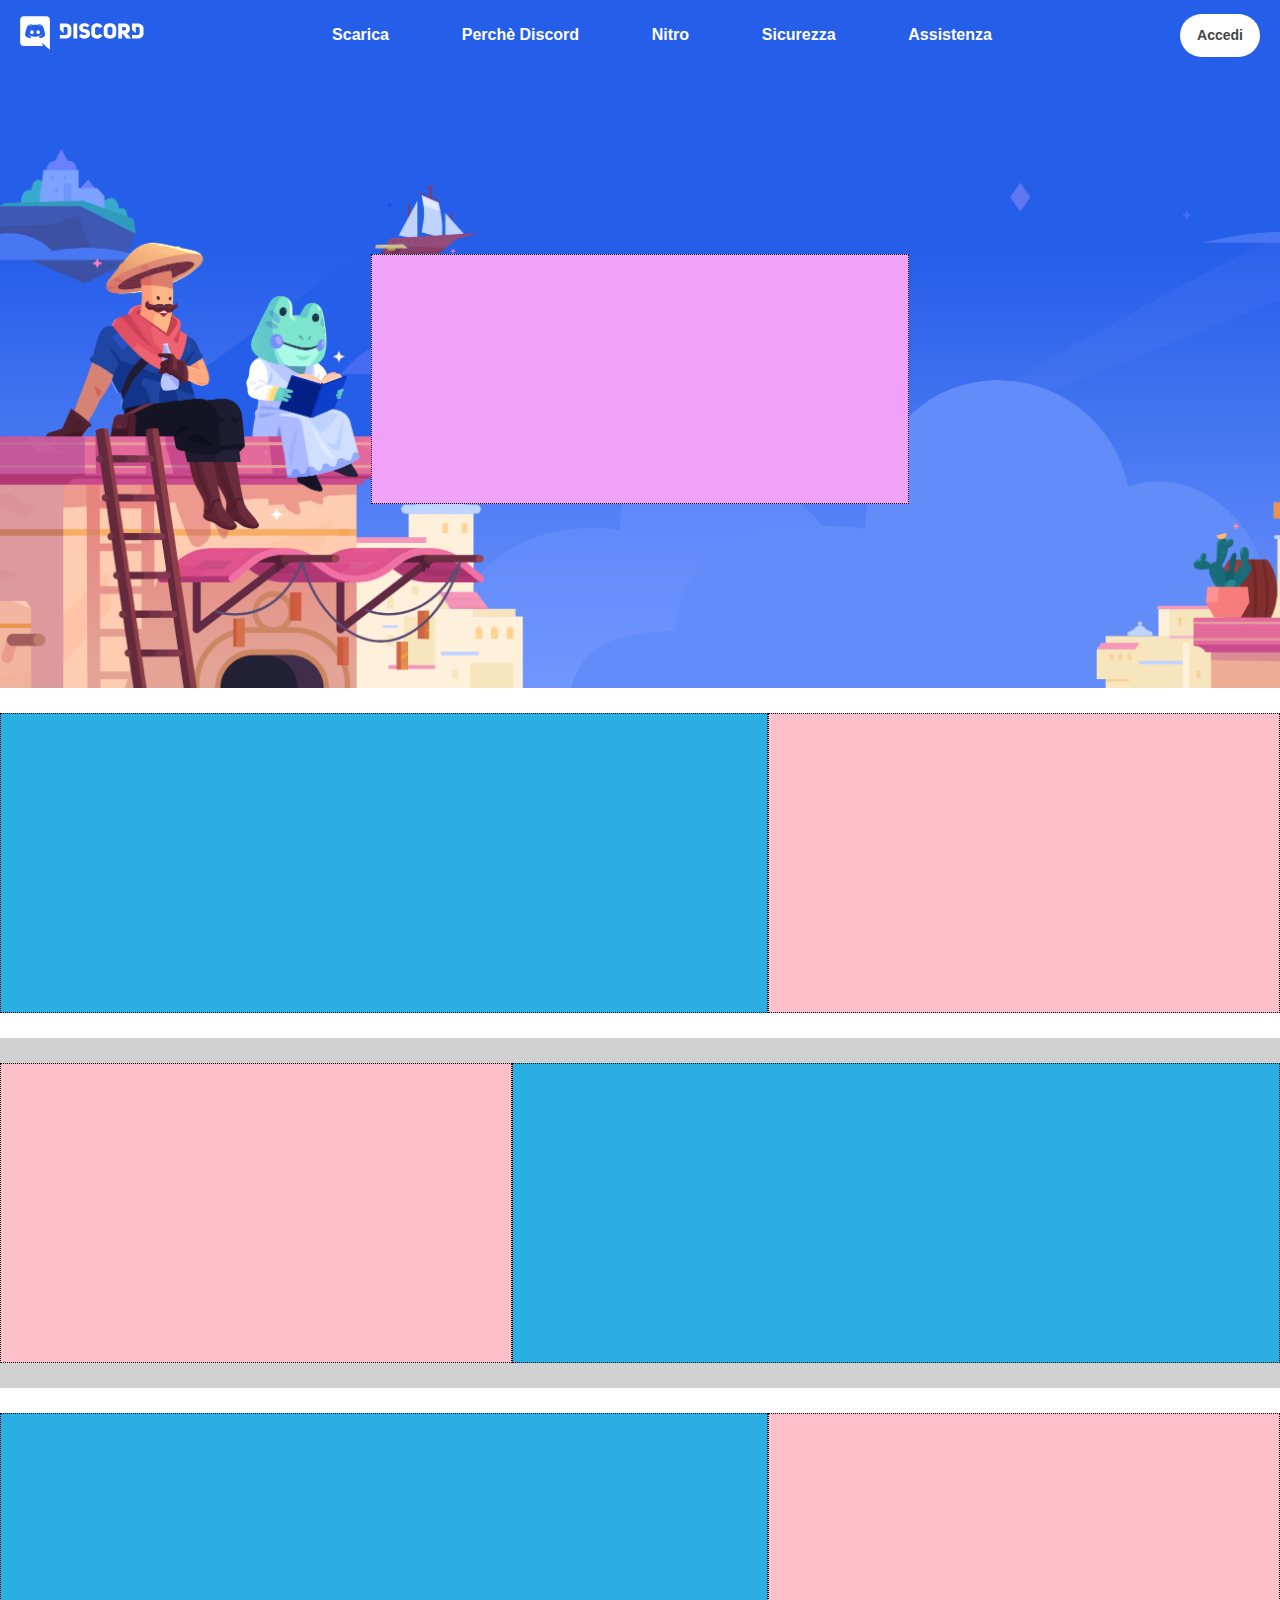
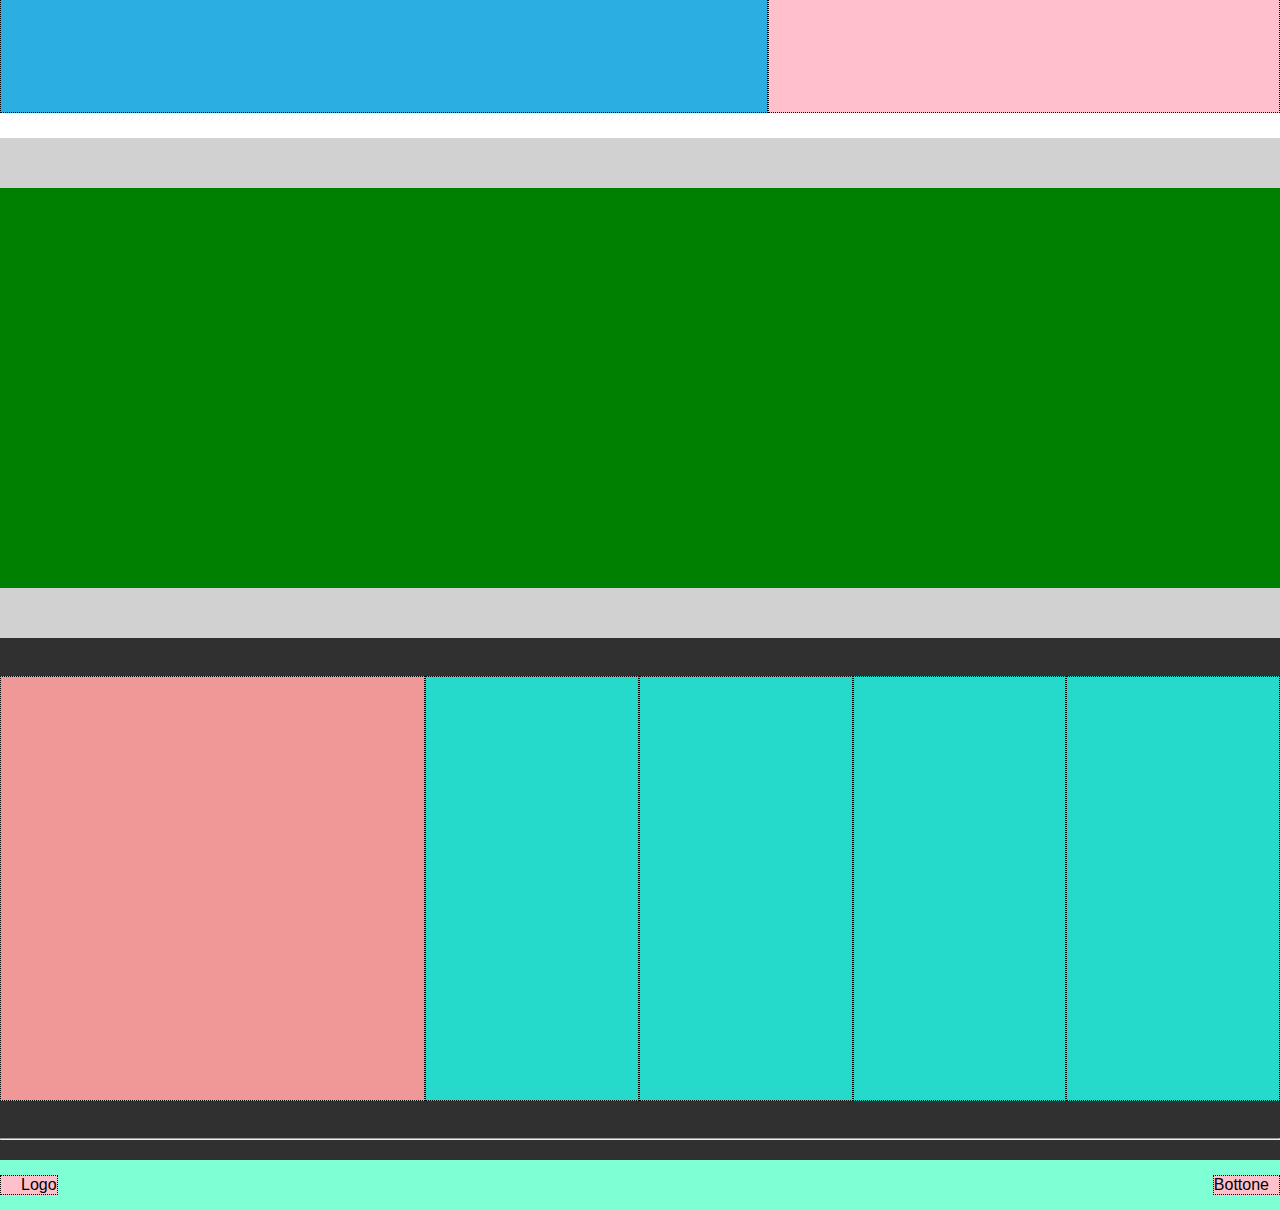
==== index.html @ ffe1e6eb "add_nav" ====
<!DOCTYPE html>
<html lang="en">
  <head>
    <meta charset="UTF-8" />
    <meta http-equiv="X-UA-Compatible" content="IE=edge" />
    <meta name="viewport" content="width=device-width, initial-scale=1.0" />
    <link rel="stylesheet" href="css/style.css" />
    <link href="https://fonts.cdnfonts.com/css/whitney-2" rel="stylesheet">
    <title>Struttura Discord</title>
  </head>
  <body>
    <div class="main-container">

      <nav>
        <div class="contenitoreNav contenitoreRiferimento">
          <!-- <div class="contenitoreNav"> -->

            <div class="logo"><img src="img/logo.svg" alt=""></div>
            <div class="menu">
              <ul>
                <li><a href="#">Scarica</a></li>
                <li><a href="#">Perchè Discord</a></li>
                <li><a href="#">Nitro</a></li>
                <li><a href="#">Sicurezza</a></li>
                <li><a href="#">Assistenza</a></li>
              </ul>
            </div>
            <div class="login"><button class="btn-nav btnOne" type="button">Accedi</button></div>
        </div>
      </nav>

        <!-- Inizio header -->
        <header>
          <div class="bigHeader">
            <div class="minHeader contenitoreRiferimento"></div>
          </div>
        </header>
        <!-- Fine header -->

        <!-- Inizio main -->
        <main>
          <!-- Inizio sezione Uno -->
          <section class="sezione-uno display-flex">
            <div class="sezione-container contenitoreRiferimento">
              <div class="sezione_immagine"></div>
              <div class="sezione_testo"></div>
            </div>
          </section>
          <!-- Fine sezione Uno -->

          <!-- Inizio sezione Due -->
          <section class="sezione-due display-flex">
            <div class="sezione-container contenitoreRiferimento">
              <div class="sezione_testo"></div>
              <div class="sezione_immagine"></div>
            </div>
          </section>
          <!-- Fine sezione Due -->

          <!-- Inizio sezione Tre -->
          <section class="sezione-tre display-flex">
            <div class="sezione-container contenitoreRiferimento">
              <div class="sezione_immagine"></div>
              <div class="sezione_testo"></div>
            </div>
          </section>
          <!-- Fine sezione Tre -->

          <!-- Inizio sezione Quattro -->
          <section class="sezione-quattro display-flex">
            <div class="sezione-container contenitoreRiferimento">
              <div class="sezioneQuattro_contenuto"></div>
            </div>
          </section>
          <!-- Fine sezione Quattro -->

        </main>
        <!-- Fine main -->

        <!-- Inizio Footer -->
        <footer>
          <section class="footer display-flex">
            <div class="sezione-container contenitoreRiferimento">
              <div class="footer-uno box"></div>
              <div class="footer-due box"></div>
              <div class="footer-tre box"></div>
              <div class="footer-quattro box"></div>
              <div class="footer-cinque box"></div>
            </div>
          </section>

          <hr>

          <section class="footer-logo">
            <div class="sezione-container-footer contenitoreRiferimento">
              <div class="contenuto-footer-logo">
                <div class="logo-footer">Logo</div>
                <div class="bottone-footer">Bottone</div>
              </div>
            </div>
          </section>
        </footer>
        <!-- Fine Footer -->
      </div>
    </div>
  </body>
</html>
---- css/style.css ----
/* RESET */
* {
  padding: 0;
  margin: 0;
  box-sizing: border-box;
}

body {
  font-family: "Whitney", sans-serif;
  font-family: "Whitney Semibold", sans-serif;
  font-family: "Whitney Book", sans-serif;
  font-family: "Whitney Light", sans-serif;
}

.contenitoreRiferimento {
  max-width: 1351px;
  margin: 0 auto;
}

/* NAV */
nav {
  height: 70px;
  background-color: #255ee9;
  display: flex;
  justify-content: center;
  align-items: center;
}

.contenitoreNav {
  width: 100%;
  display: flex;
  justify-content: space-between;
  align-items: center;
}

.logo {
  padding-left: 20px;
  flex-grow: 1;
}

.menu {
  flex-grow: 2;
}

ul {
  display: flex;
  justify-content: space-around;
  align-items: center;
}

ul li:not(:last-child) {
  margin-right: 10px;
}

ul li {
  list-style: none;
}

ul li a {
  color: #fff;
  font-weight: bold;
  text-decoration: none;
}

.login {
  padding-right: 20px;
  text-align: right;
  flex-grow: 1;
}

.btnOne {
  width: 80px;
  height: 43px;
  border-radius: 50px;
  border: none;
  font-weight: bold;
  font-size: 14px;
}

/* STILI BOTTONI */

.btn-nav {
  background-color: #fff;
  color: #464646;
}

/* HEADER */
.bigHeader {
  background-image: url(../img/jumbo.png);
  background-size: cover;
  display: flex;
  justify-content: center;
  align-items: center;
  width: 100%;
  height: 618px;
}

.minHeader {
  min-width: 42%;
  min-height: 250px;
  background-color: rgb(239, 162, 247);
  border: 1px dotted #000;
}

/* PROPRIETA IN COMUNE ALLE SEZIONI*/

.display-flex {
  display: flex;
  justify-content: center;
  align-items: center;
}

.sezione-container {
  width: 100%;
  background-color: #7f81ff;
  display: flex;
  justify-content: center;
  align-items: center;
}

.sezione_immagine {
  min-height: 300px;
  background-color: rgb(43, 174, 226);
  width: 60%;
  border: 1px dotted #000;
}

.sezione_testo {
  min-height: 300px;
  background-color: pink;
  width: 40%;
  border: 1px dotted #000;
}

/* INIZIO SEZIONI */

.sezione-uno,
.sezione-tre {
  height: 350px;
  background-color: rgb(255, 255, 255);
}

.sezione-due {
  height: 350px;
  background-color: rgb(209, 209, 209);
}

.sezione-quattro {
  height: 500px;
  background-color: rgb(209, 209, 209);
}

.sezioneQuattro_contenuto {
  width: 100%;
  height: 400px;
  background-color: green;
}

/* FINE SEZIONI */

.footer {
  height: 500px;
  background-color: rgb(48, 48, 48);
}

.box {
  height: 425px;
  border: 1px dotted #000;
}

.footer-uno {
  flex-grow: 2;
  background-color: rgb(240, 151, 151);
}

.footer-due {
  flex-grow: 1;
  background-color: rgb(37, 218, 202);
}

.footer-tre {
  flex-grow: 1;
  background-color: rgb(37, 218, 202);
}

.footer-quattro {
  flex-grow: 1;
  background-color: rgb(37, 218, 202);
}

.footer-cinque {
  flex-grow: 1;
  background-color: rgb(37, 218, 202);
}

.footer-logo {
  height: 70px;
  background-color: rgb(48, 48, 48);
  display: flex;
  justify-content: flex-end;
}

.contenuto-footer-logo {
  height: 50px;
  width: 100%;
  background-color: aquamarine;
  display: flex;
  justify-content: space-between;
  align-items: center;
}

.sezione-container-footer {
  width: 100%;
  /* background-color: #7f81ff; */
  display: flex;
  justify-content: center;
  align-items: flex-end;
}

.logo-footer {
  height: 20px;
  background-color: pink;
  border: 1px dotted #000;
  padding-left: 20px;
}

.bottone-footer {
  padding-right: 10px;
  height: 20px;
  background-color: pink;
  border: 1px dotted #000;
}
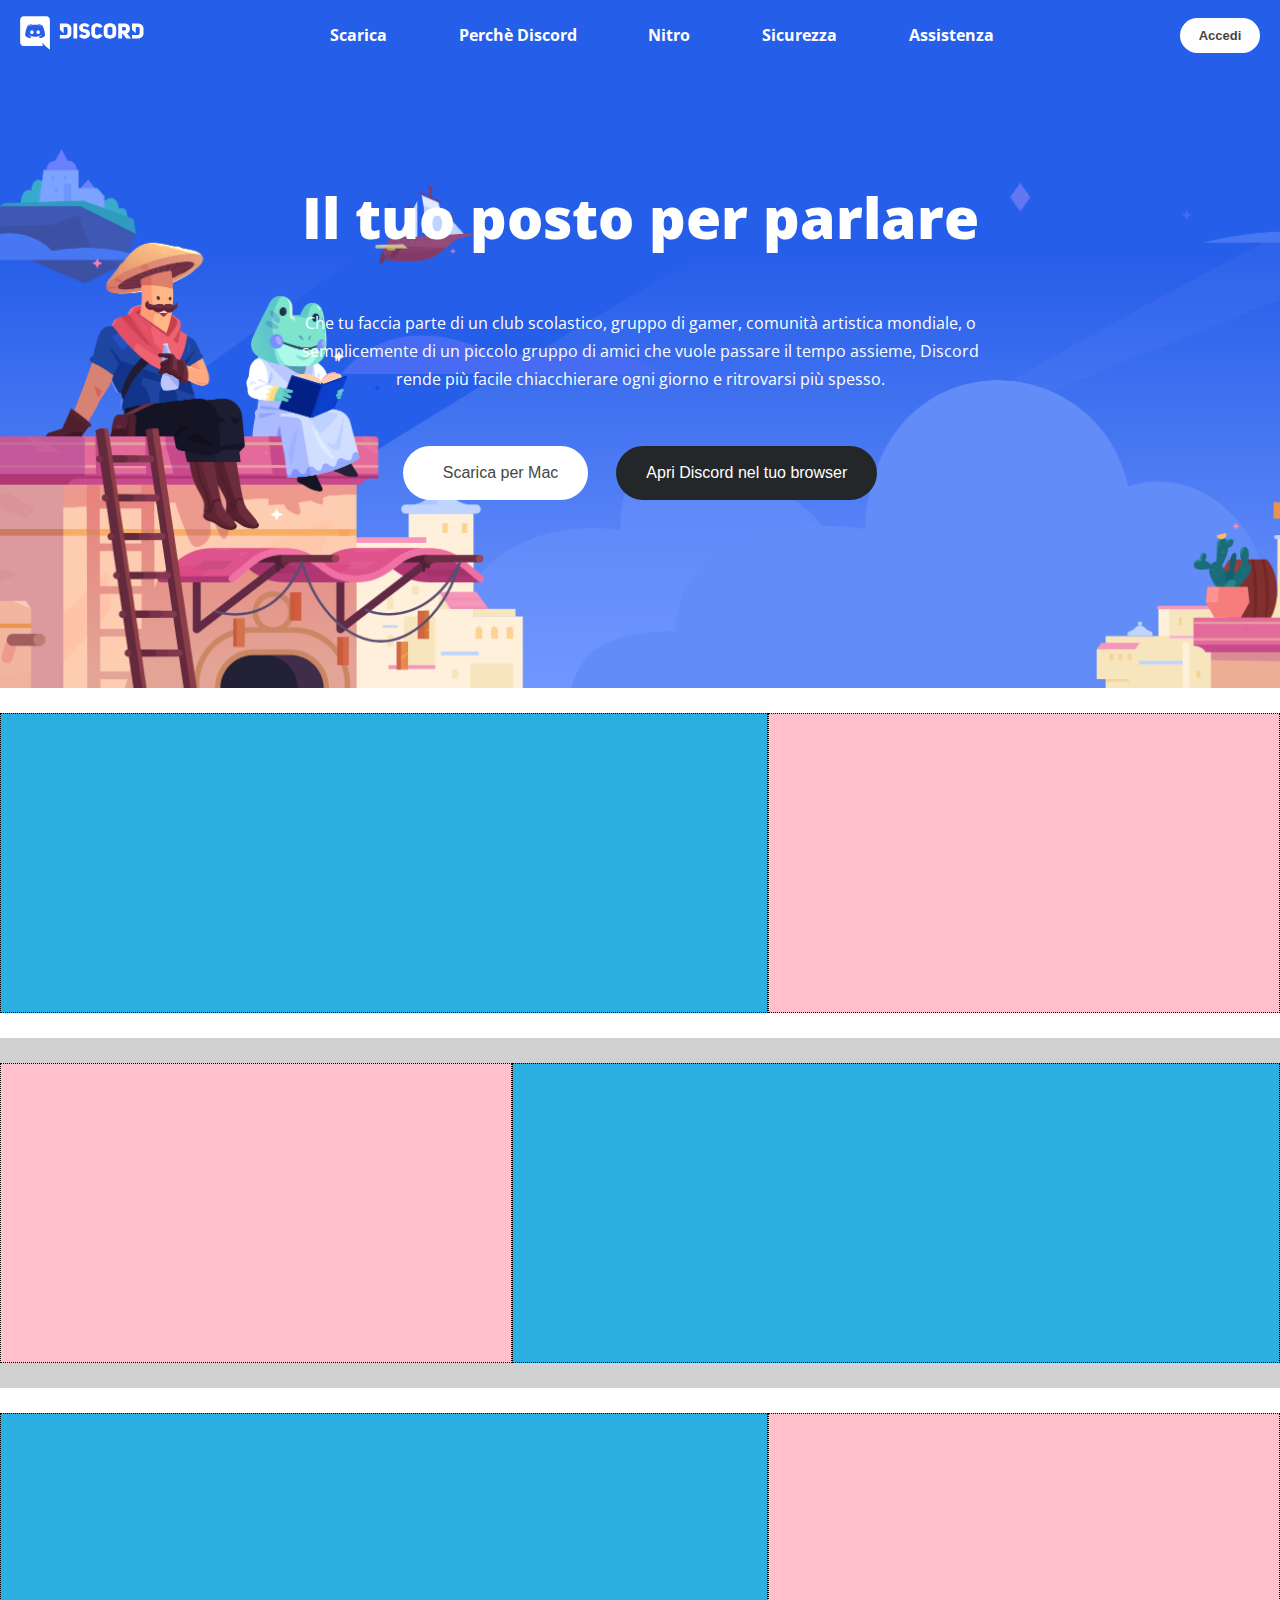
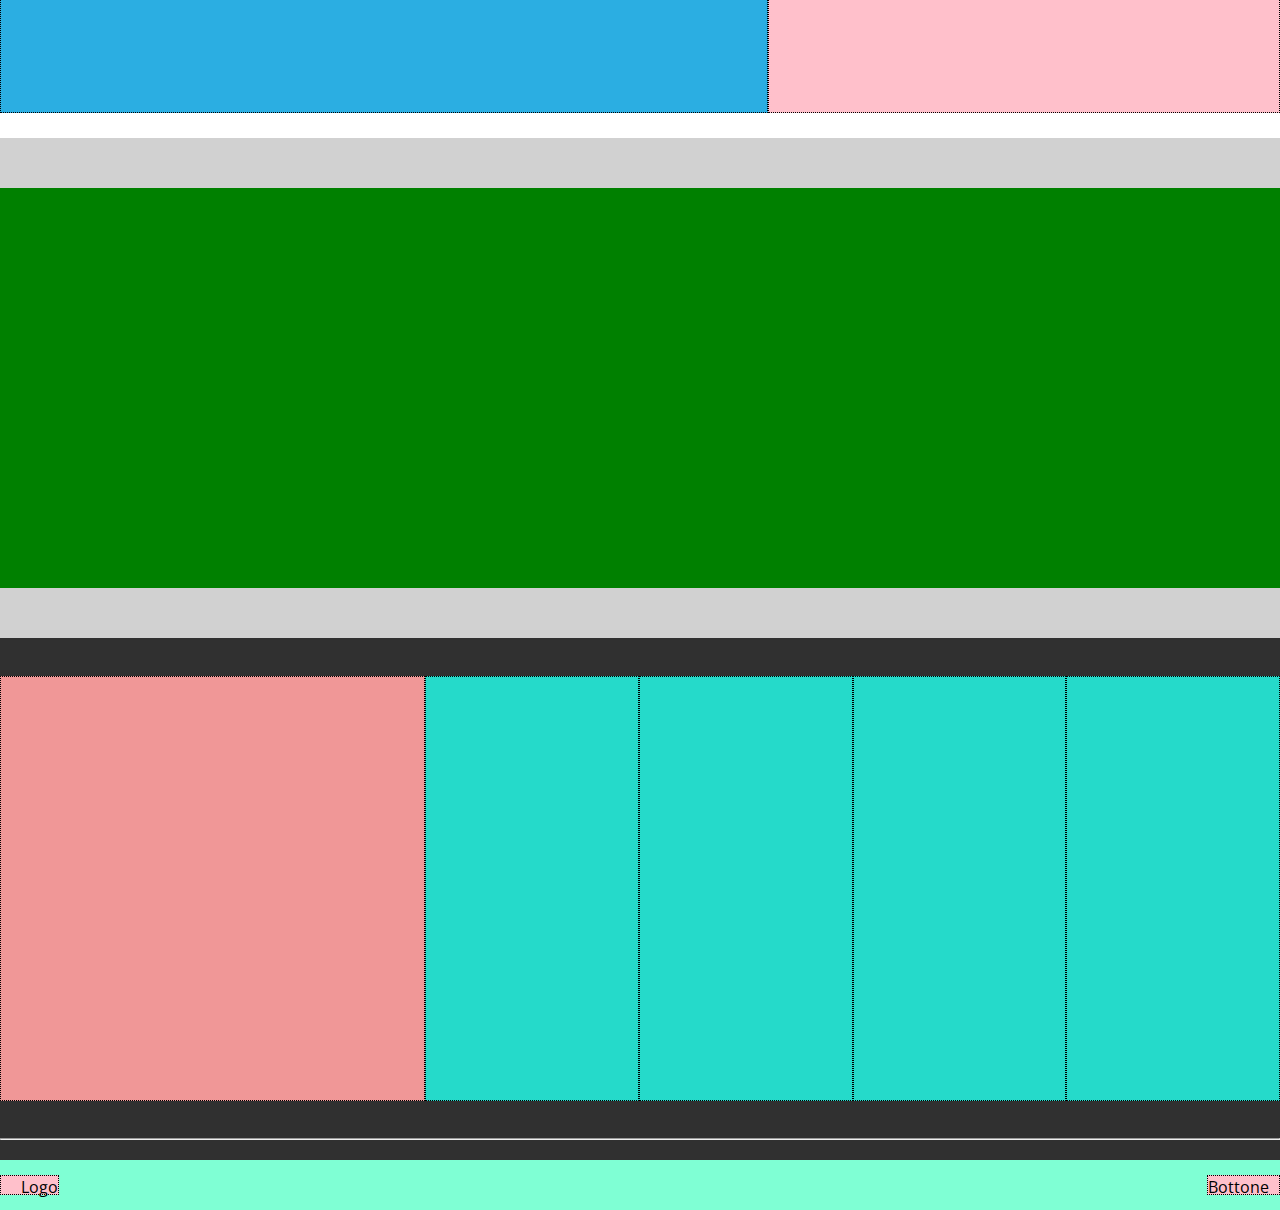
==== commit f8aad759: "add_headerParteDue" ====
--- a/index.html
+++ b/index.html
@@ -6,6 +6,10 @@
     <meta name="viewport" content="width=device-width, initial-scale=1.0" />
     <link rel="stylesheet" href="css/style.css" />
     <link href="https://fonts.cdnfonts.com/css/whitney-2" rel="stylesheet">
+    <link rel="preconnect" href="https://fonts.googleapis.com">
+    <link rel="preconnect" href="https://fonts.gstatic.com" crossorigin>
+    <link href="https://fonts.googleapis.com/css2?family=Open+Sans:ital,wght@0,300;0,400;0,500;0,600;0,700;0,800;1,300;1,400;1,500;1,600;1,700;1,800&display=swap" rel="stylesheet">
+    <link rel="stylesheet" href="https://cdnjs.cloudflare.com/ajax/libs/font-awesome/6.2.0/css/all.min.css" integrity="sha512-xh6O/CkQoPOWDdYTDqeRdPCVd1SpvCA9XXcUnZS2FmJNp1coAFzvtCN9BmamE+4aHK8yyUHUSCcJHgXloTyT2A==" crossorigin="anonymous" referrerpolicy="no-referrer" />
     <title>Struttura Discord</title>
   </head>
   <body>
@@ -32,7 +36,14 @@
         <!-- Inizio header -->
         <header>
           <div class="bigHeader">
-            <div class="minHeader contenitoreRiferimento"></div>
+            <div class="minHeader contenitoreRiferimento">
+              <div class="minHeader_contenuto">
+                <h1>Il tuo posto per parlare</h1>
+                <p>Che tu faccia parte di un club scolastico, gruppo di gamer, comunità artistica mondiale, o semplicemente di un piccolo gruppo di amici che vuole passare il tempo assieme, Discord rende più facile chiacchierare ogni giorno e ritrovarsi più spesso.</p>
+                <button class="btn-headerWhite btnTwo" type="button"><i class="fas fa-long-arrow-alt-down"></i>Scarica per Mac</button>
+                <button class="btn-headerDark btnTwo" type="button">Apri Discord nel tuo browser</button>
+              </div>
+            </div>
           </div>
         </header>
         <!-- Fine header -->
--- a/css/style.css
+++ b/css/style.css
@@ -10,6 +10,7 @@
   font-family: "Whitney Semibold", sans-serif;
   font-family: "Whitney Book", sans-serif;
   font-family: "Whitney Light", sans-serif;
+  font-family: "Open Sans", sans-serif;
 }
 
 .contenitoreRiferimento {
@@ -68,20 +69,42 @@
   flex-grow: 1;
 }
 
+/* STILI BOTTONI */
 .btnOne {
-  width: 80px;
-  height: 43px;
+  height: 35px;
   border-radius: 50px;
   border: none;
   font-weight: bold;
-  font-size: 14px;
-}
-
-/* STILI BOTTONI */
+  font-size: 13px;
+}
+
+.btnTwo {
+  height: 54px;
+  border-radius: 50px;
+  border: none;
+  font-size: 16px;
+  padding: 0 30px;
+}
 
 .btn-nav {
+  width: 80px;
   background-color: #fff;
   color: #464646;
+}
+
+.btn-headerWhite {
+  background-color: #fff;
+  color: #464646;
+  margin-right: 24px;
+}
+
+.btn-headerDark {
+  background-color: #23272a;
+  color: #fff;
+}
+
+.fas.fa-long-arrow-alt-down {
+  padding-right: 10px;
 }
 
 /* HEADER */
@@ -90,16 +113,35 @@
   background-size: cover;
   display: flex;
   justify-content: center;
-  align-items: center;
+  align-items: flex-start;
   width: 100%;
   height: 618px;
 }
 
 .minHeader {
   min-width: 42%;
-  min-height: 250px;
-  background-color: rgb(239, 162, 247);
-  border: 1px dotted #000;
+  display: flex;
+  justify-content: center;
+  align-items: center;
+  padding-top: 108px;
+}
+
+.minHeader h1 {
+  color: #fff;
+  padding-bottom: 53px;
+  font-weight: 800;
+  font-size: 57px;
+}
+
+.minHeader_contenuto {
+  width: 54%;
+  text-align: center;
+}
+
+.minHeader p {
+  color: #fff;
+  line-height: 28px;
+  padding-bottom: 53px;
 }
 
 /* PROPRIETA IN COMUNE ALLE SEZIONI*/
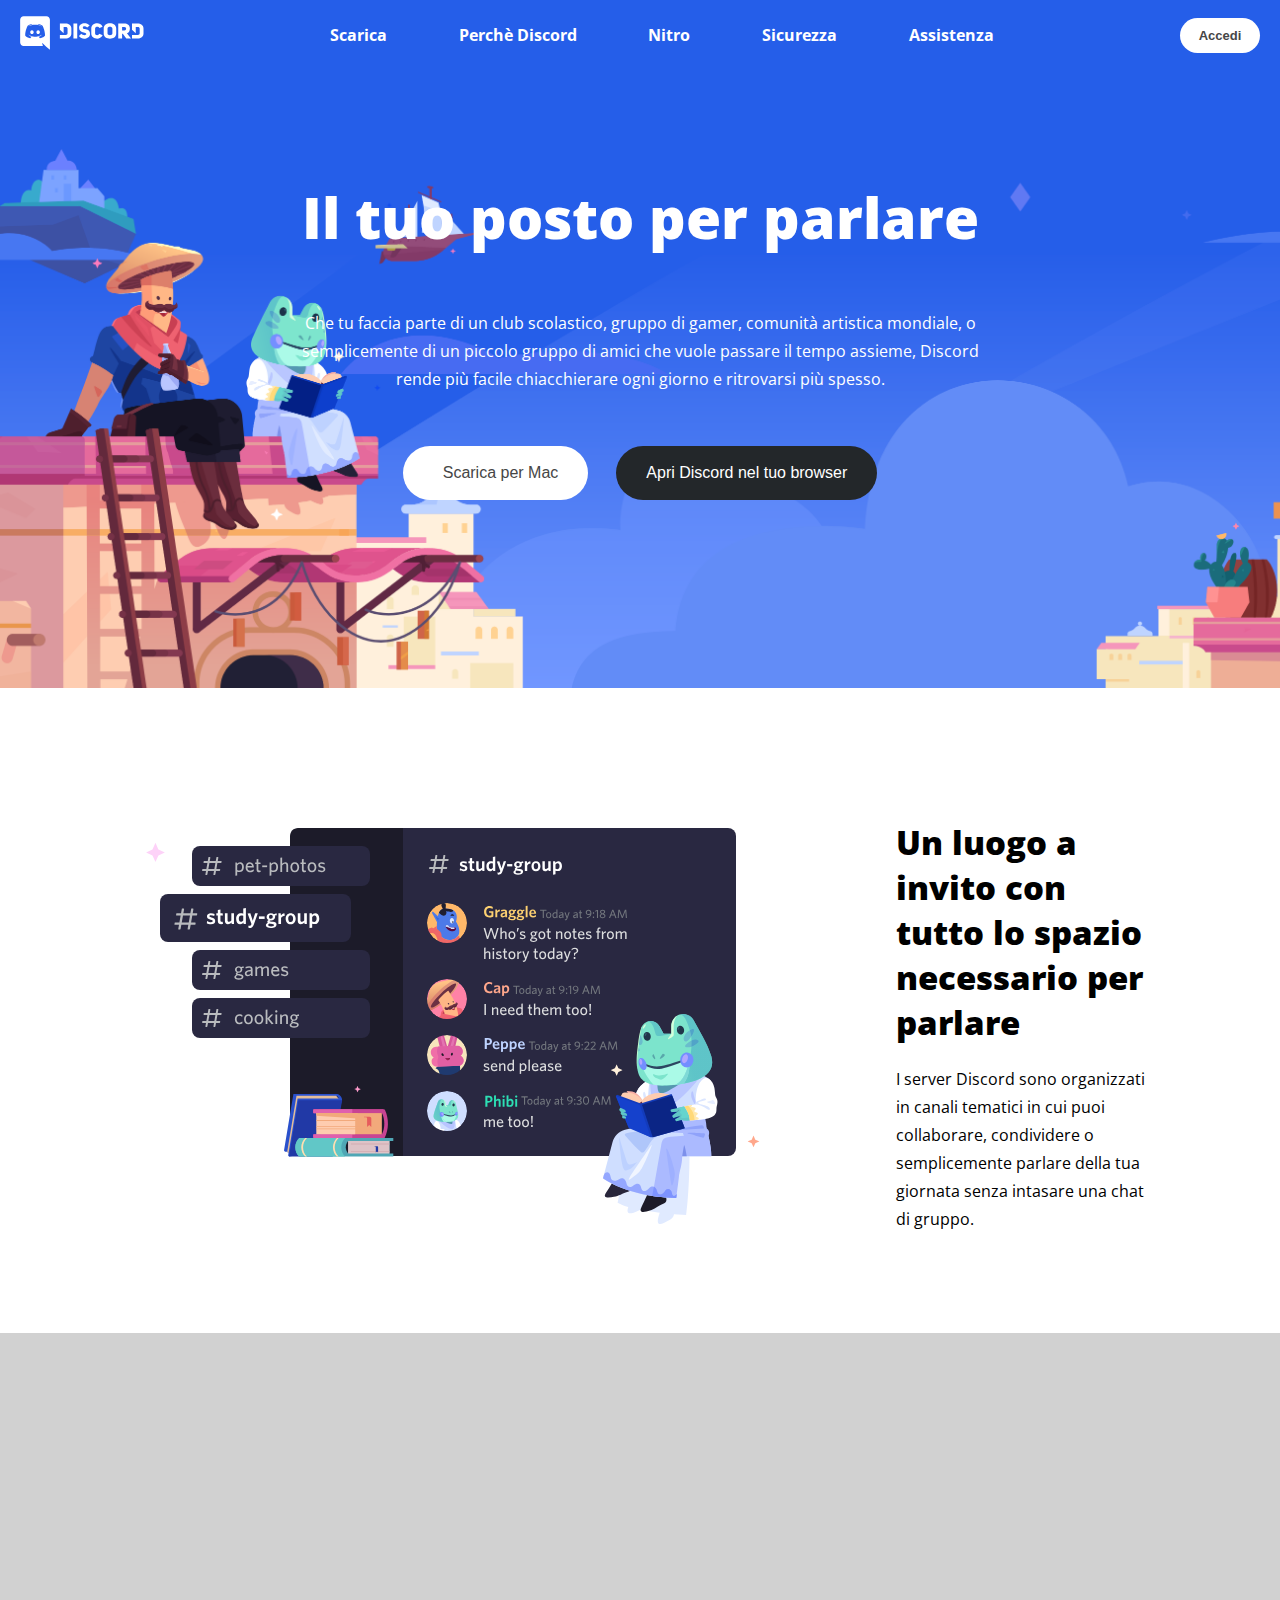
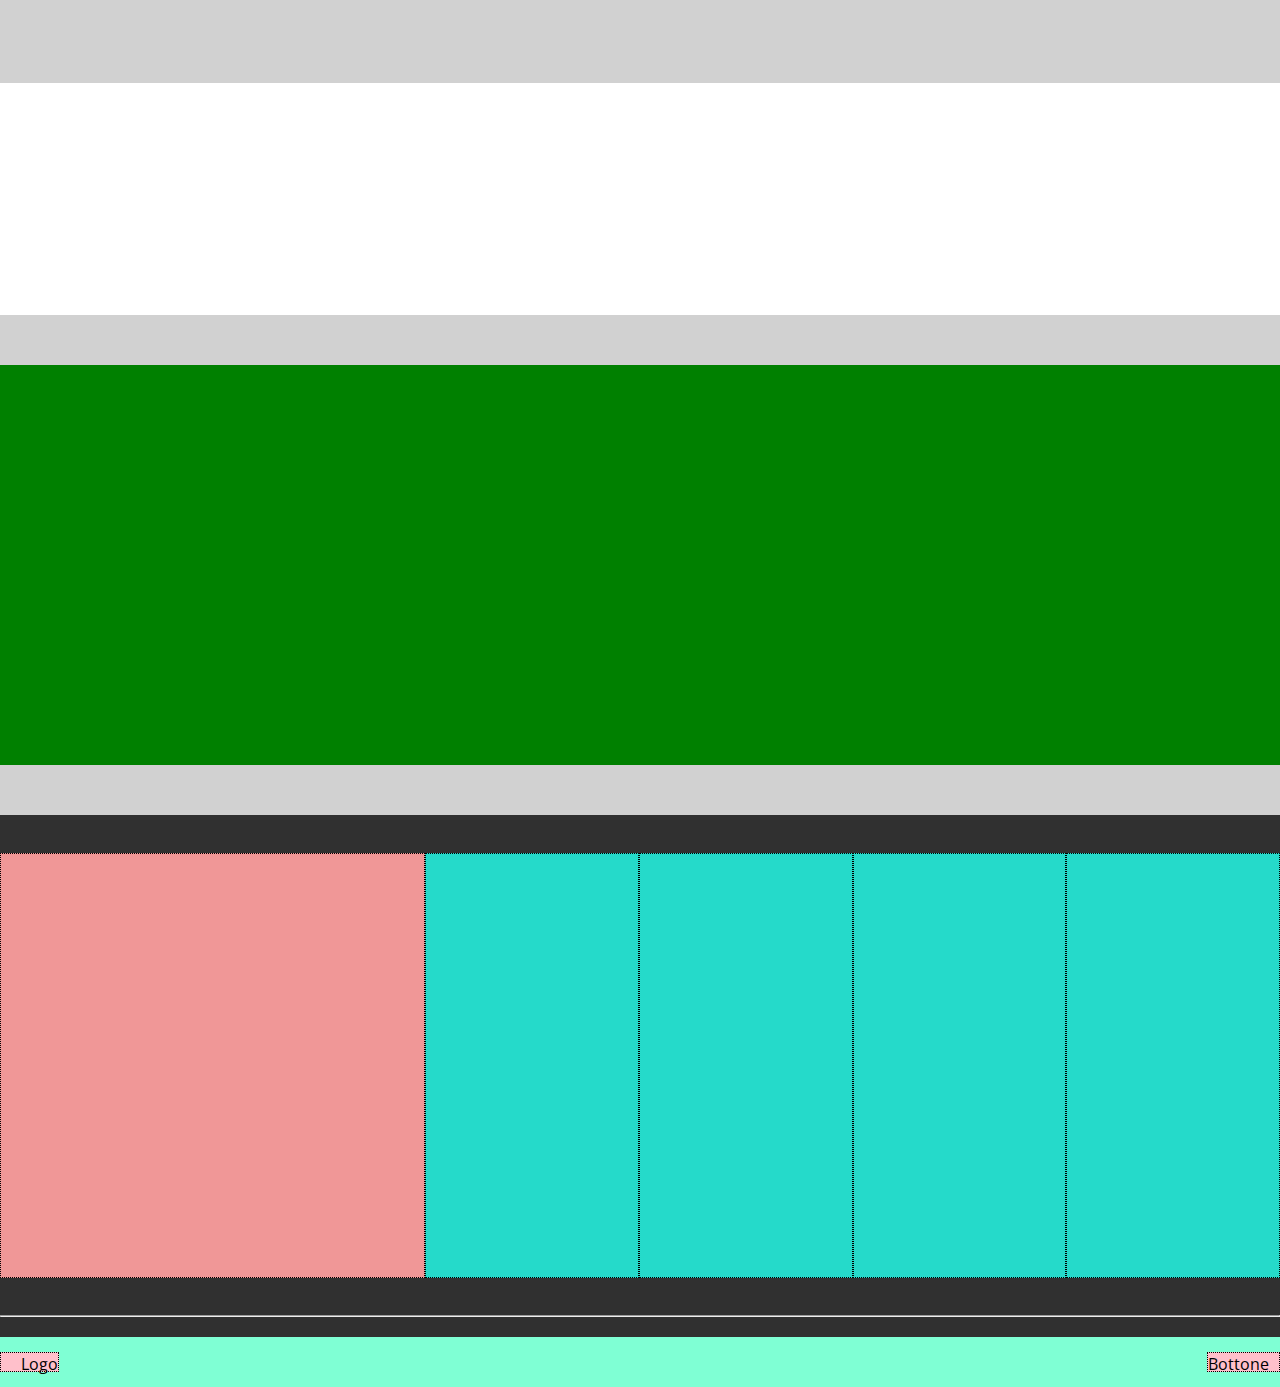
==== commit 061533de: "add_SezioneDue" ====
--- a/index.html
+++ b/index.html
@@ -53,8 +53,13 @@
           <!-- Inizio sezione Uno -->
           <section class="sezione-uno display-flex">
             <div class="sezione-container contenitoreRiferimento">
-              <div class="sezione_immagine"></div>
-              <div class="sezione_testo"></div>
+              <div class="sezione_immagine">
+                <img src="img/item1.svg" alt="imgSezioneUno">
+              </div>
+              <div class="sezione_testo">
+                <h2>Un luogo a invito con tutto lo spazio necessario per parlare</h2>
+                <p>I server Discord sono organizzati in canali tematici in cui puoi collaborare, condividere o semplicemente parlare della tua giornata senza intasare una chat di gruppo.</p>
+              </div>
             </div>
           </section>
           <!-- Fine sezione Uno -->
--- a/css/style.css
+++ b/css/style.css
@@ -11,6 +11,16 @@
   font-family: "Whitney Book", sans-serif;
   font-family: "Whitney Light", sans-serif;
   font-family: "Open Sans", sans-serif;
+}
+
+h2 {
+  font-size: 33px;
+  font-weight: 800;
+  padding-bottom: 20px;
+}
+
+p {
+  line-height: 28px;
 }
 
 .contenitoreRiferimento {
@@ -76,6 +86,7 @@
   border: none;
   font-weight: bold;
   font-size: 13px;
+  cursor: pointer;
 }
 
 .btnTwo {
@@ -84,6 +95,7 @@
   border: none;
   font-size: 16px;
   padding: 0 30px;
+  cursor: pointer;
 }
 
 .btn-nav {
@@ -107,6 +119,10 @@
   padding-right: 10px;
 }
 
+.logo {
+  cursor: pointer;
+}
+
 /* HEADER */
 .bigHeader {
   background-image: url(../img/jumbo.png);
@@ -154,32 +170,25 @@
 
 .sezione-container {
   width: 100%;
-  background-color: #7f81ff;
-  display: flex;
-  justify-content: center;
-  align-items: center;
+  display: flex;
+  justify-content: center;
 }
 
 .sezione_immagine {
-  min-height: 300px;
-  background-color: rgb(43, 174, 226);
   width: 60%;
-  border: 1px dotted #000;
 }
 
 .sezione_testo {
-  min-height: 300px;
-  background-color: pink;
-  width: 40%;
-  border: 1px dotted #000;
+  width: 20%;
+  padding-top: 32px;
 }
 
 /* INIZIO SEZIONI */
 
 .sezione-uno,
 .sezione-tre {
-  height: 350px;
   background-color: rgb(255, 255, 255);
+  padding: 100px 0px;
 }
 
 .sezione-due {
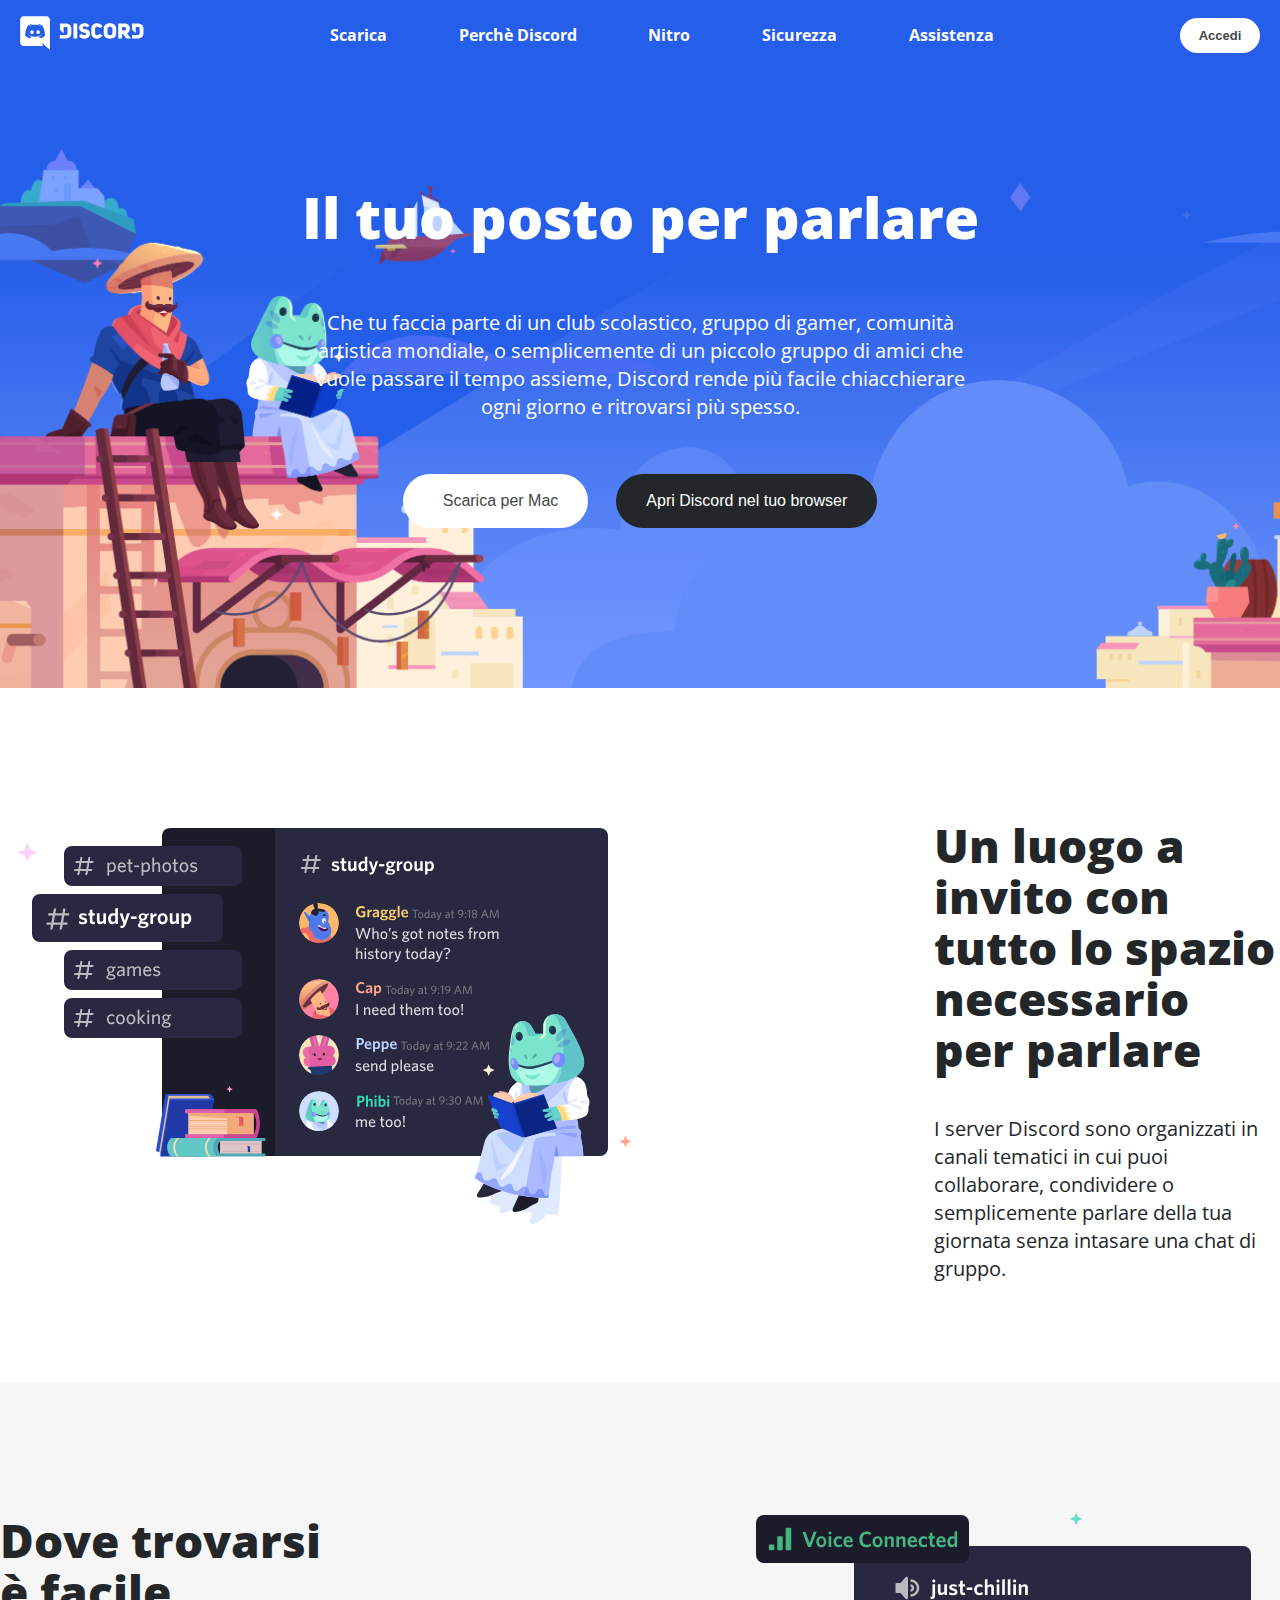
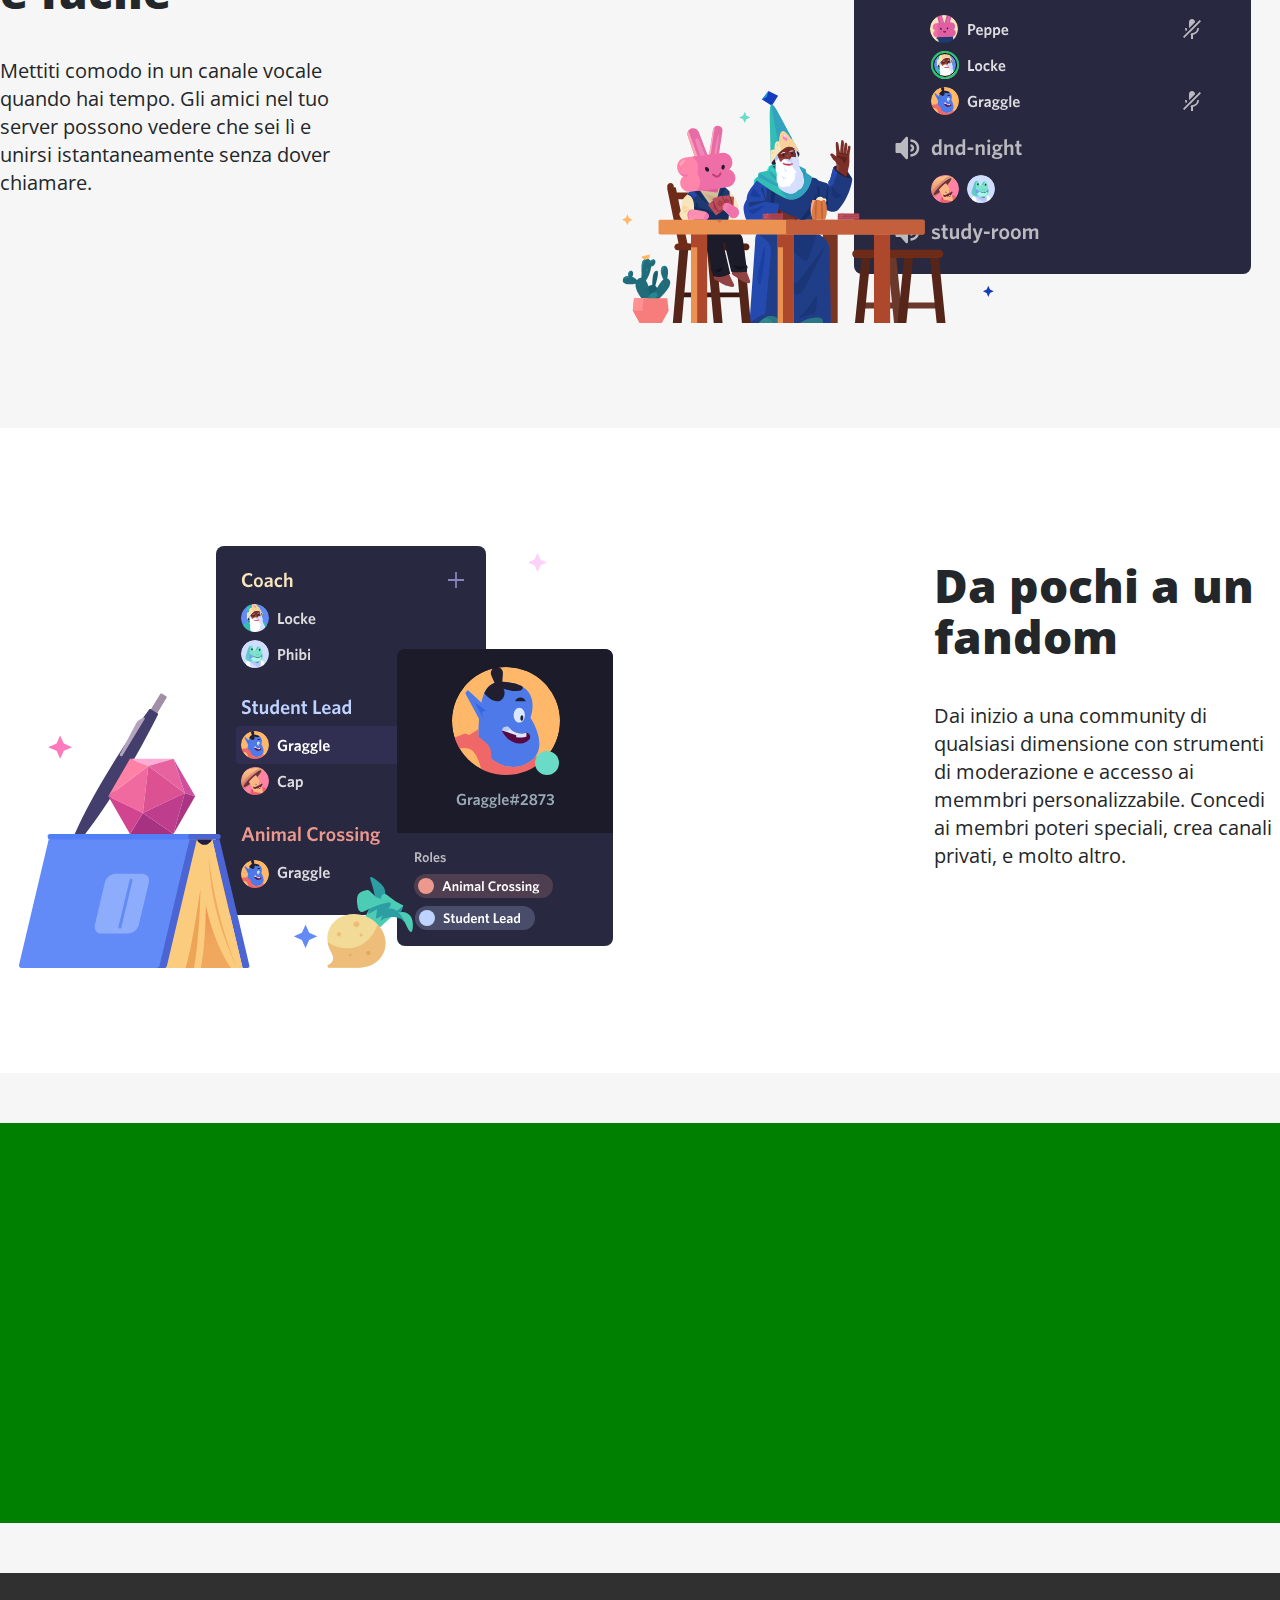
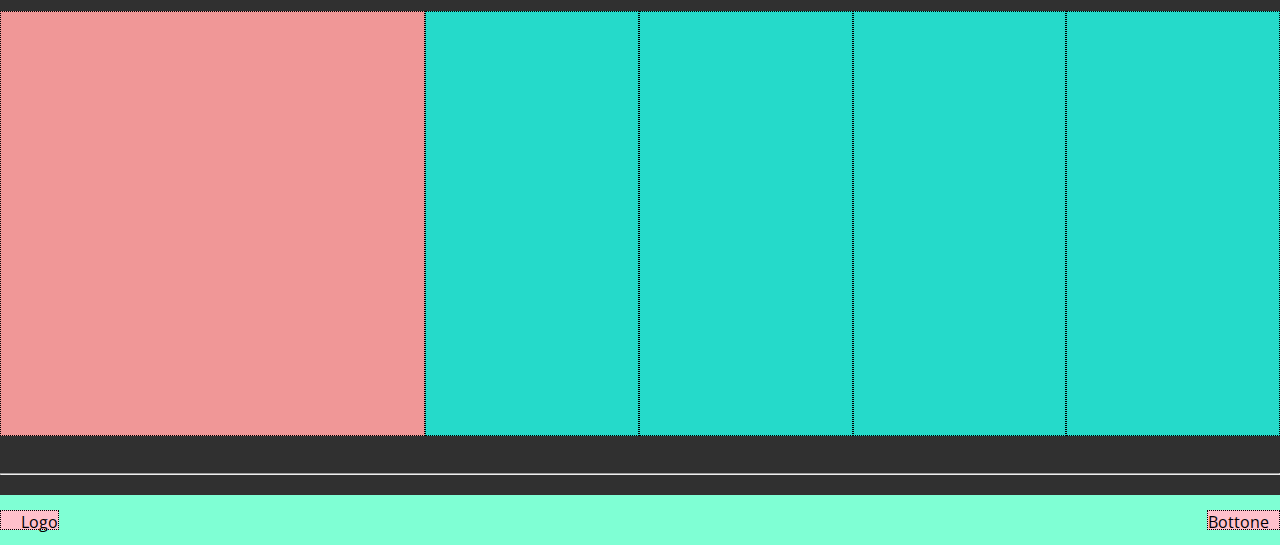
==== commit 5a6d1f71: "add_sezioneDue e Tre" ====
--- a/index.html
+++ b/index.html
@@ -67,8 +67,13 @@
           <!-- Inizio sezione Due -->
           <section class="sezione-due display-flex">
             <div class="sezione-container contenitoreRiferimento">
-              <div class="sezione_testo"></div>
-              <div class="sezione_immagine"></div>
+              <div class="sezione_testo">
+                <h2>Dove trovarsi è facile</h2>
+                <p>Mettiti comodo in un canale vocale quando hai tempo. Gli amici nel tuo server possono vedere che sei lì e unirsi istantaneamente senza dover chiamare.</p>              
+              </div>
+              <div class="sezione_immagine">
+                <img src="img/item2.svg" alt="imgSezioneDue">
+              </div>
             </div>
           </section>
           <!-- Fine sezione Due -->
@@ -76,8 +81,13 @@
           <!-- Inizio sezione Tre -->
           <section class="sezione-tre display-flex">
             <div class="sezione-container contenitoreRiferimento">
-              <div class="sezione_immagine"></div>
-              <div class="sezione_testo"></div>
+              <div class="sezione_immagine">
+                <img src="img/item3.svg" alt="imgSezioneTre">
+              </div>
+              <div class="sezione_testo">
+                <h2>Da pochi a un fandom</h2>
+                <p>Dai inizio a una community di qualsiasi dimensione con strumenti di moderazione e accesso ai memmbri personalizzabile. Concedi ai membri poteri speciali, crea canali privati, e molto altro.</p>
+              </div>
             </div>
           </section>
           <!-- Fine sezione Tre -->
--- a/css/style.css
+++ b/css/style.css
@@ -14,13 +14,17 @@
 }
 
 h2 {
-  font-size: 33px;
-  font-weight: 800;
-  padding-bottom: 20px;
+  font-size: 46px;
+  font-weight: 900;
+  line-height: 51px;
+  padding-bottom: 40px;
+  color: #23272a;
 }
 
 p {
   line-height: 28px;
+  font-size: 20px;
+  color: #23272a;
 }
 
 .contenitoreRiferimento {
@@ -171,15 +175,14 @@
 .sezione-container {
   width: 100%;
   display: flex;
-  justify-content: center;
+  justify-content: space-between;
 }
 
 .sezione_immagine {
-  width: 60%;
 }
 
 .sezione_testo {
-  width: 20%;
+  width: 27%;
   padding-top: 32px;
 }
 
@@ -187,18 +190,18 @@
 
 .sezione-uno,
 .sezione-tre {
-  background-color: rgb(255, 255, 255);
   padding: 100px 0px;
 }
 
 .sezione-due {
-  height: 350px;
-  background-color: rgb(209, 209, 209);
+  background-color: #f6f6f6;
+  padding: 100px 0px;
 }
 
 .sezione-quattro {
   height: 500px;
-  background-color: rgb(209, 209, 209);
+  background-color: #f6f6f6;
+  padding: 100px 0px;
 }
 
 .sezioneQuattro_contenuto {
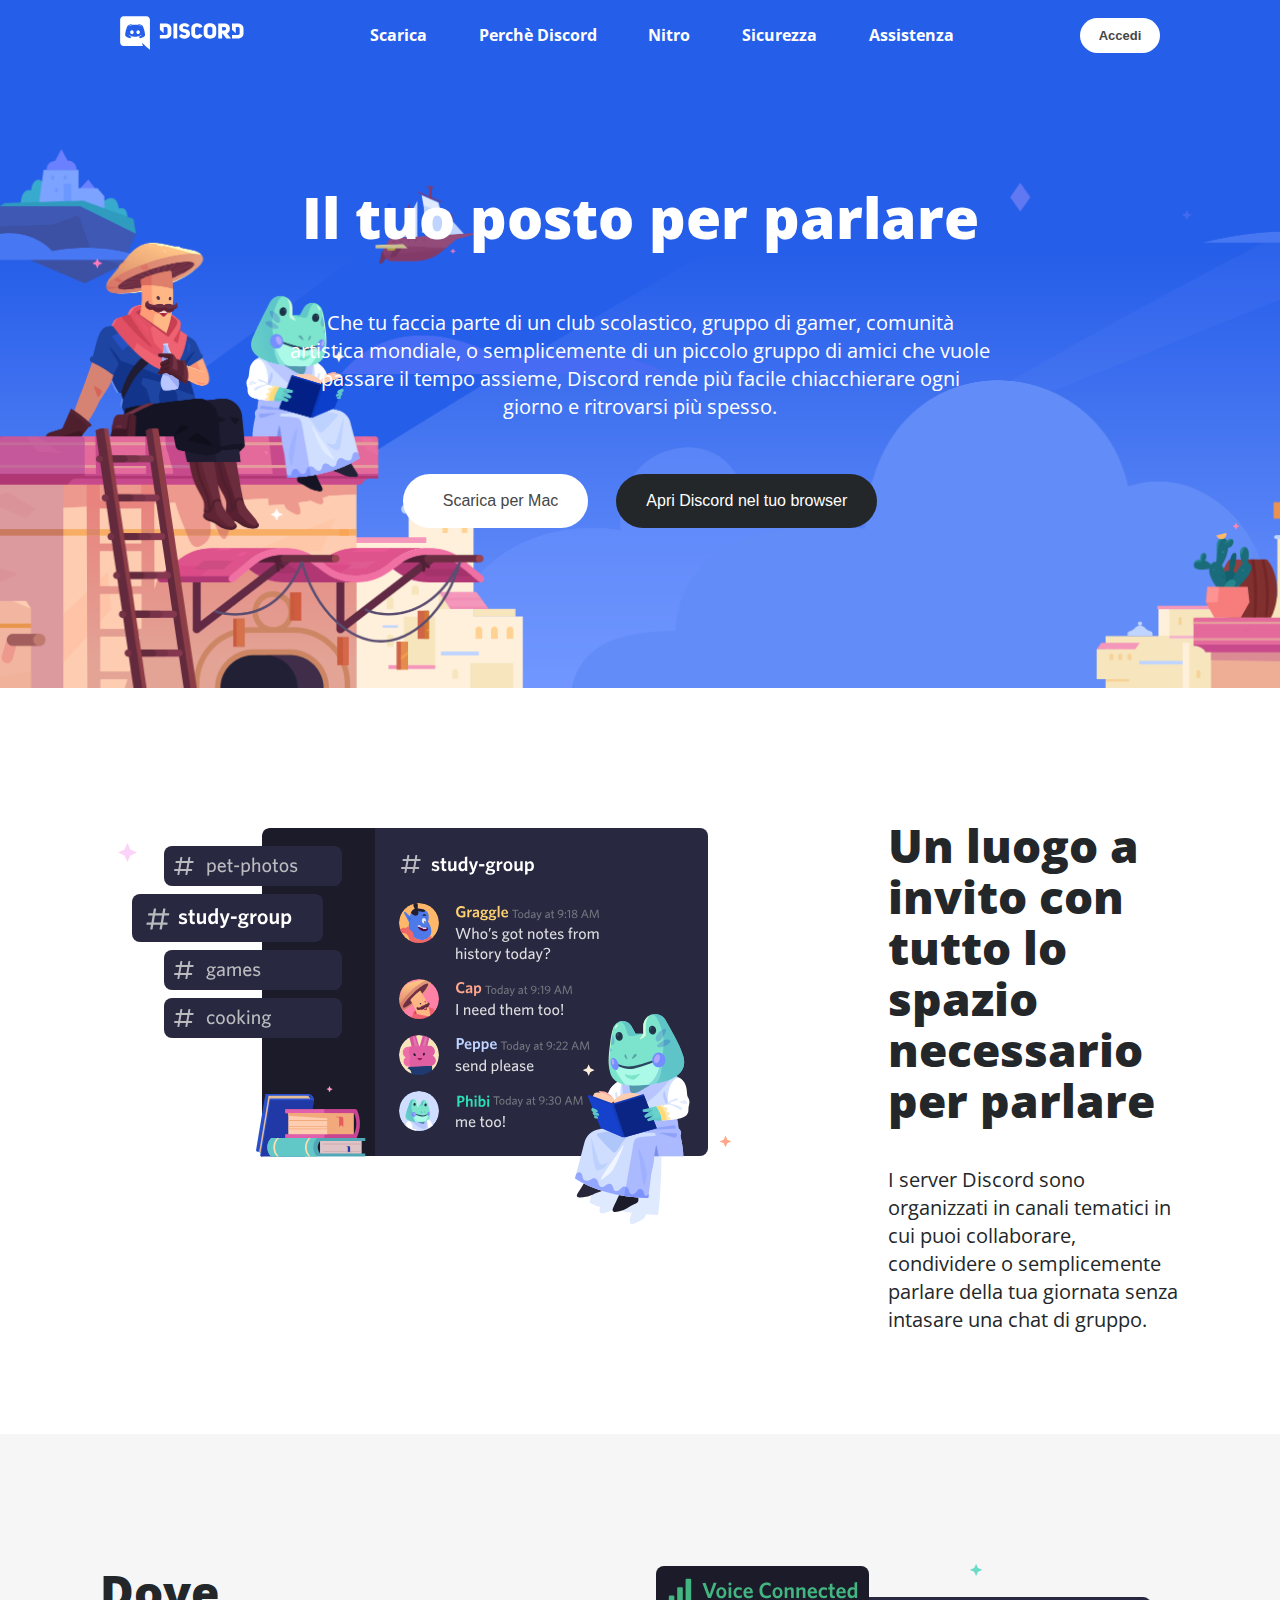
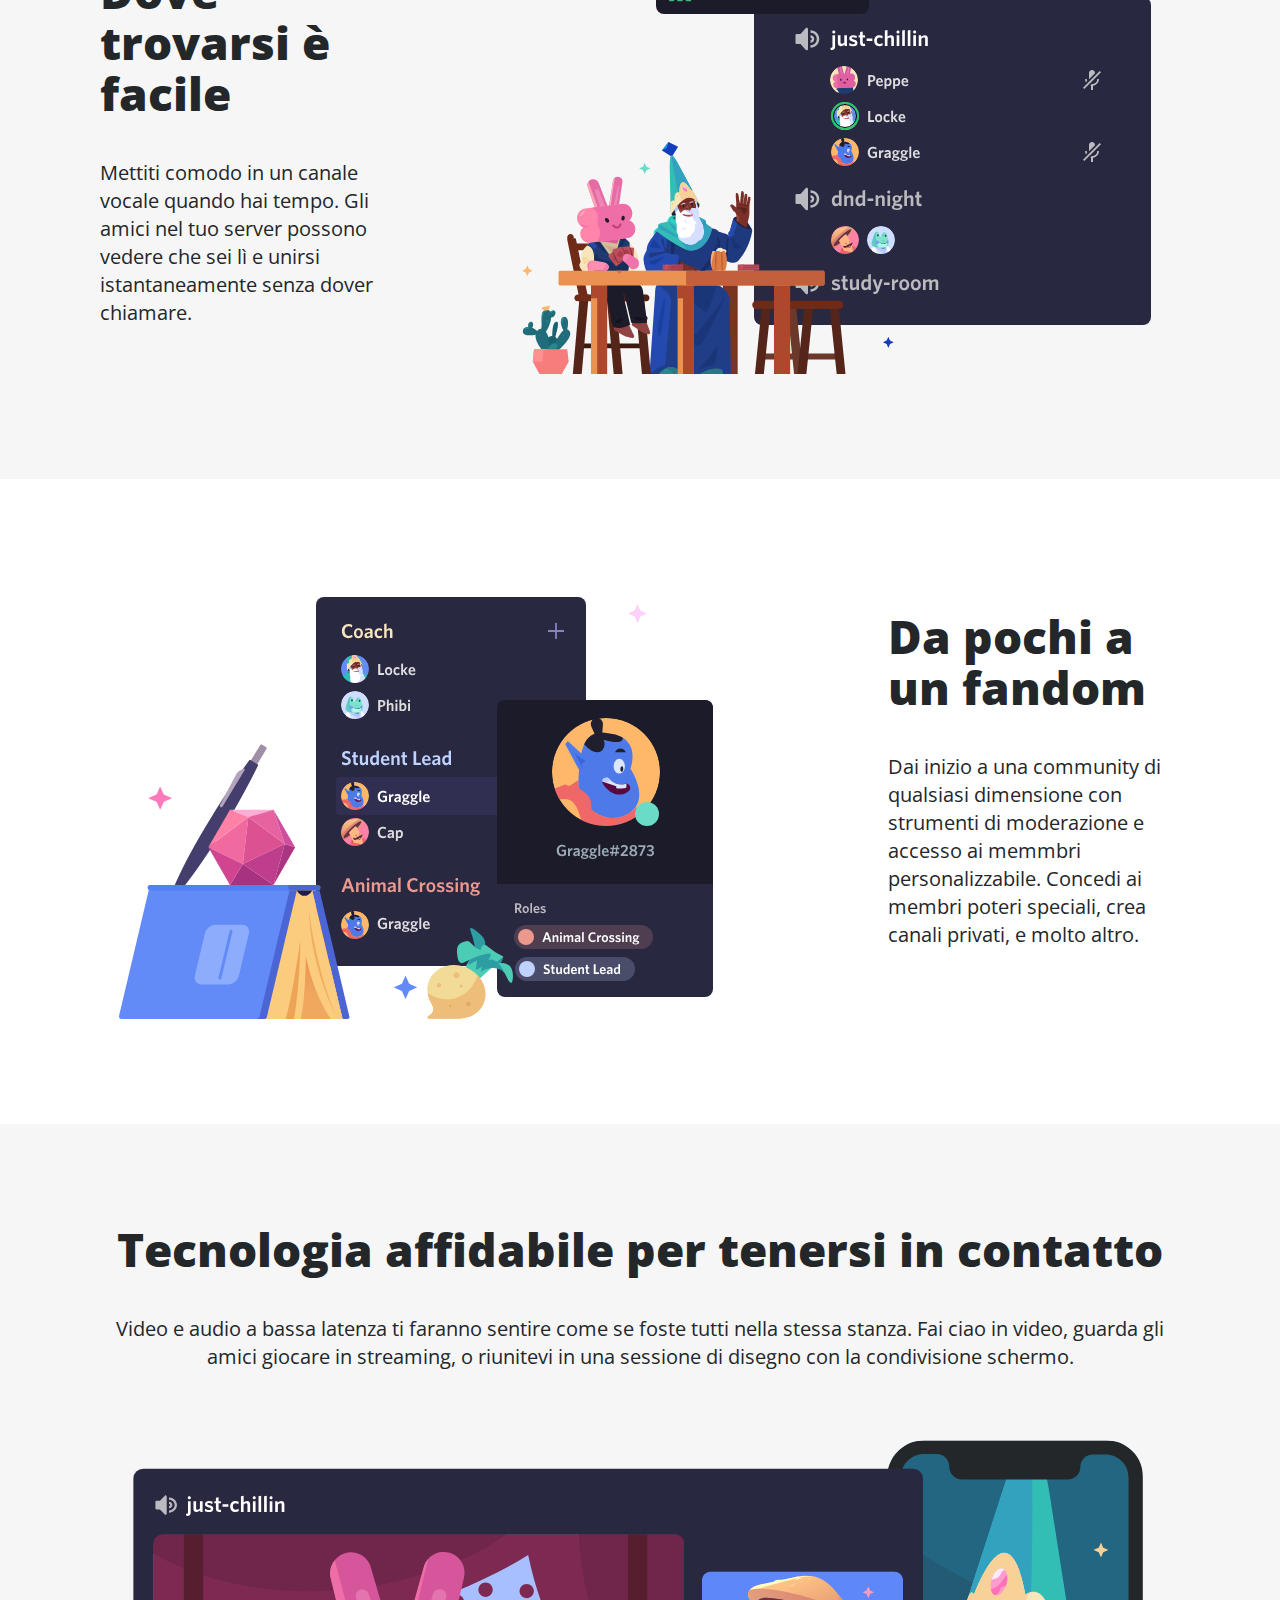
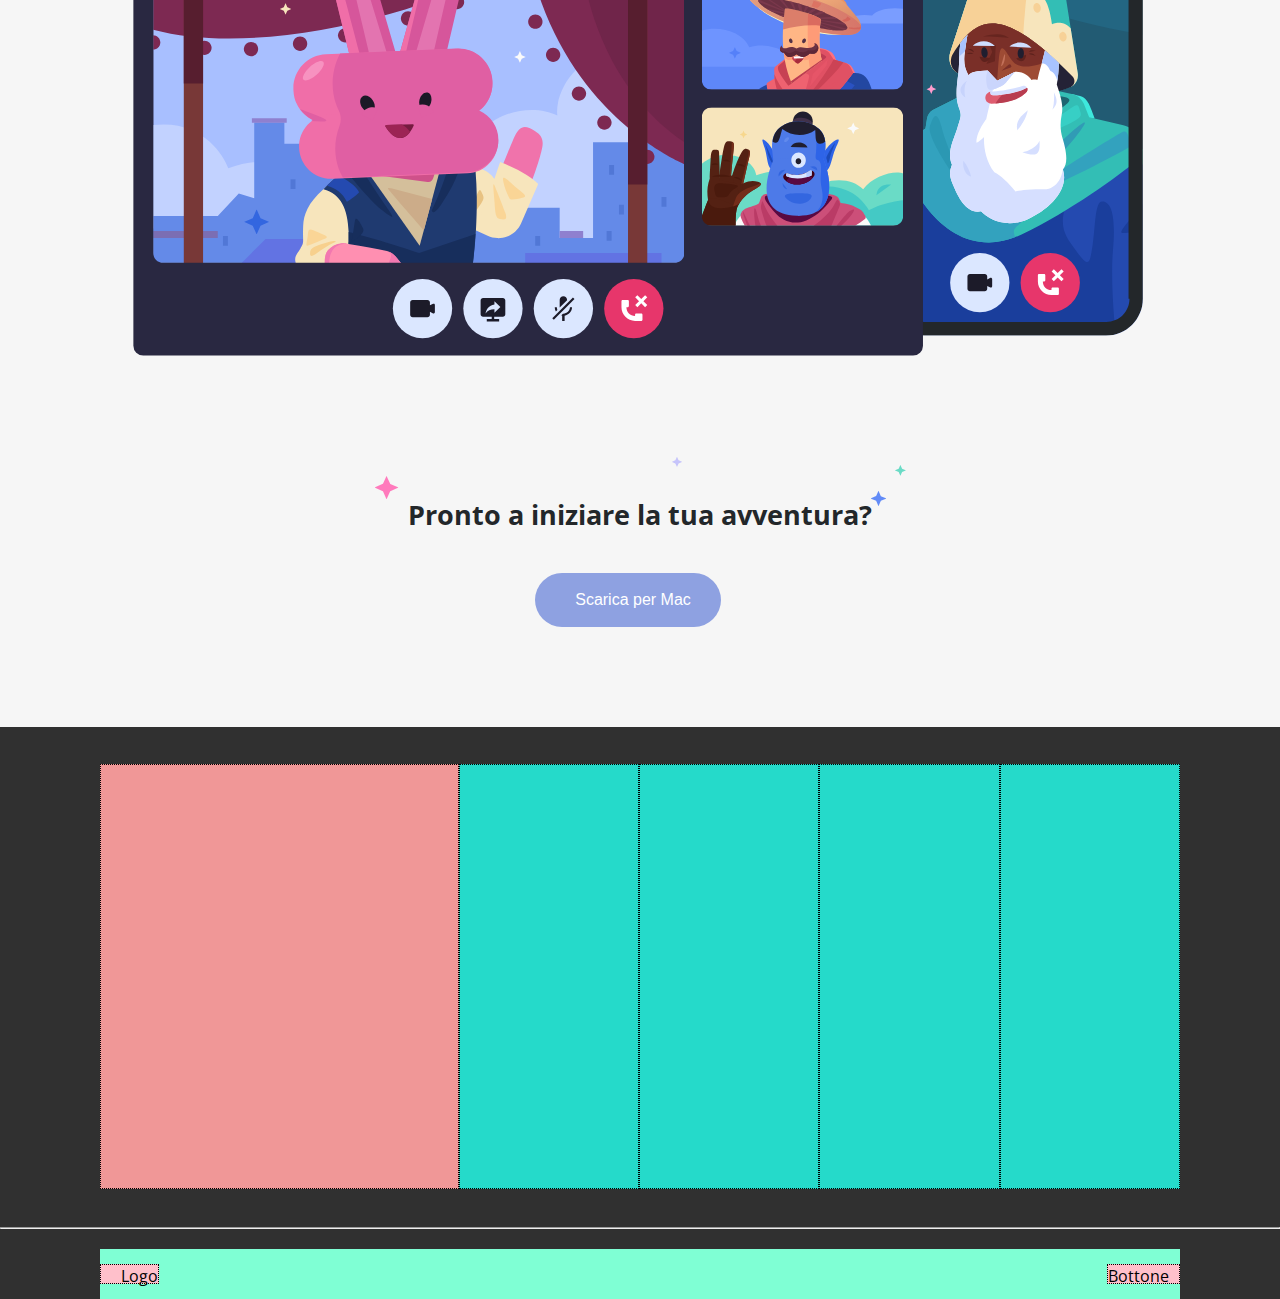
==== commit 78862c3f: "add_ultimaSezione" ====
--- a/index.html
+++ b/index.html
@@ -95,10 +95,22 @@
           <!-- Inizio sezione Quattro -->
           <section class="sezione-quattro display-flex">
             <div class="sezione-container contenitoreRiferimento">
-              <div class="sezioneQuattro_contenuto"></div>
+              <div class="sezioneQuattro_contenuto">
+                <div class="sezione_testo_sezioneQuattro">
+                  <h2>Tecnologia affidabile per tenersi in contatto</h2>
+                  <p>Video e audio a bassa latenza ti faranno sentire come se foste tutti nella stessa stanza. Fai ciao in video, guarda gli amici giocare in streaming, o riunitevi in una sessione di disegno con la condivisione schermo.</p>
+                </div>
+                <div class="sezione_immaginesezioneQuattro">
+                  <img src="img/item4-big.svg" alt="imgSezioneTre">
+                </div>
+              </div>
             </div>
           </section>
           <!-- Fine sezione Quattro -->
+          <section class="cta">
+            <h3 class="h3SfondoStelle">Pronto a iniziare la tua avventura?</h3>
+            <button class="btn-headerWhite btnCta btnTwo" type="button"><i class="fas fa-long-arrow-alt-down"></i>Scarica per Mac</button>
+          </section>
 
         </main>
         <!-- Fine main -->
--- a/css/style.css
+++ b/css/style.css
@@ -28,8 +28,13 @@
 }
 
 .contenitoreRiferimento {
-  max-width: 1351px;
+  max-width: 1080px;
   margin: 0 auto;
+}
+
+h3 {
+  font-size: 27px;
+  color: #23272a;
 }
 
 /* NAV */
@@ -154,7 +159,7 @@
 }
 
 .minHeader_contenuto {
-  width: 54%;
+  width: 65%;
   text-align: center;
 }
 
@@ -178,9 +183,6 @@
   justify-content: space-between;
 }
 
-.sezione_immagine {
-}
-
 .sezione_testo {
   width: 27%;
   padding-top: 32px;
@@ -199,15 +201,37 @@
 }
 
 .sezione-quattro {
-  height: 500px;
   background-color: #f6f6f6;
-  padding: 100px 0px;
+  padding-top: 100px;
 }
 
 .sezioneQuattro_contenuto {
-  width: 100%;
-  height: 400px;
-  background-color: green;
+  text-align: center;
+}
+
+.sezione_immaginesezioneQuattro img {
+  width: 1080px;
+}
+
+/* CTA */
+
+.cta {
+  text-align: center;
+  background-color: #f6f6f6;
+  padding-bottom: 100px;
+}
+
+.h3SfondoStelle {
+  background-image: url(../img/stars.svg);
+  background-position: center;
+  background-repeat: no-repeat;
+  padding-top: 65px;
+}
+
+.btnCta {
+  margin-top: 40px;
+  background-color: #8ea1e1;
+  color: white;
 }
 
 /* FINE SEZIONI */
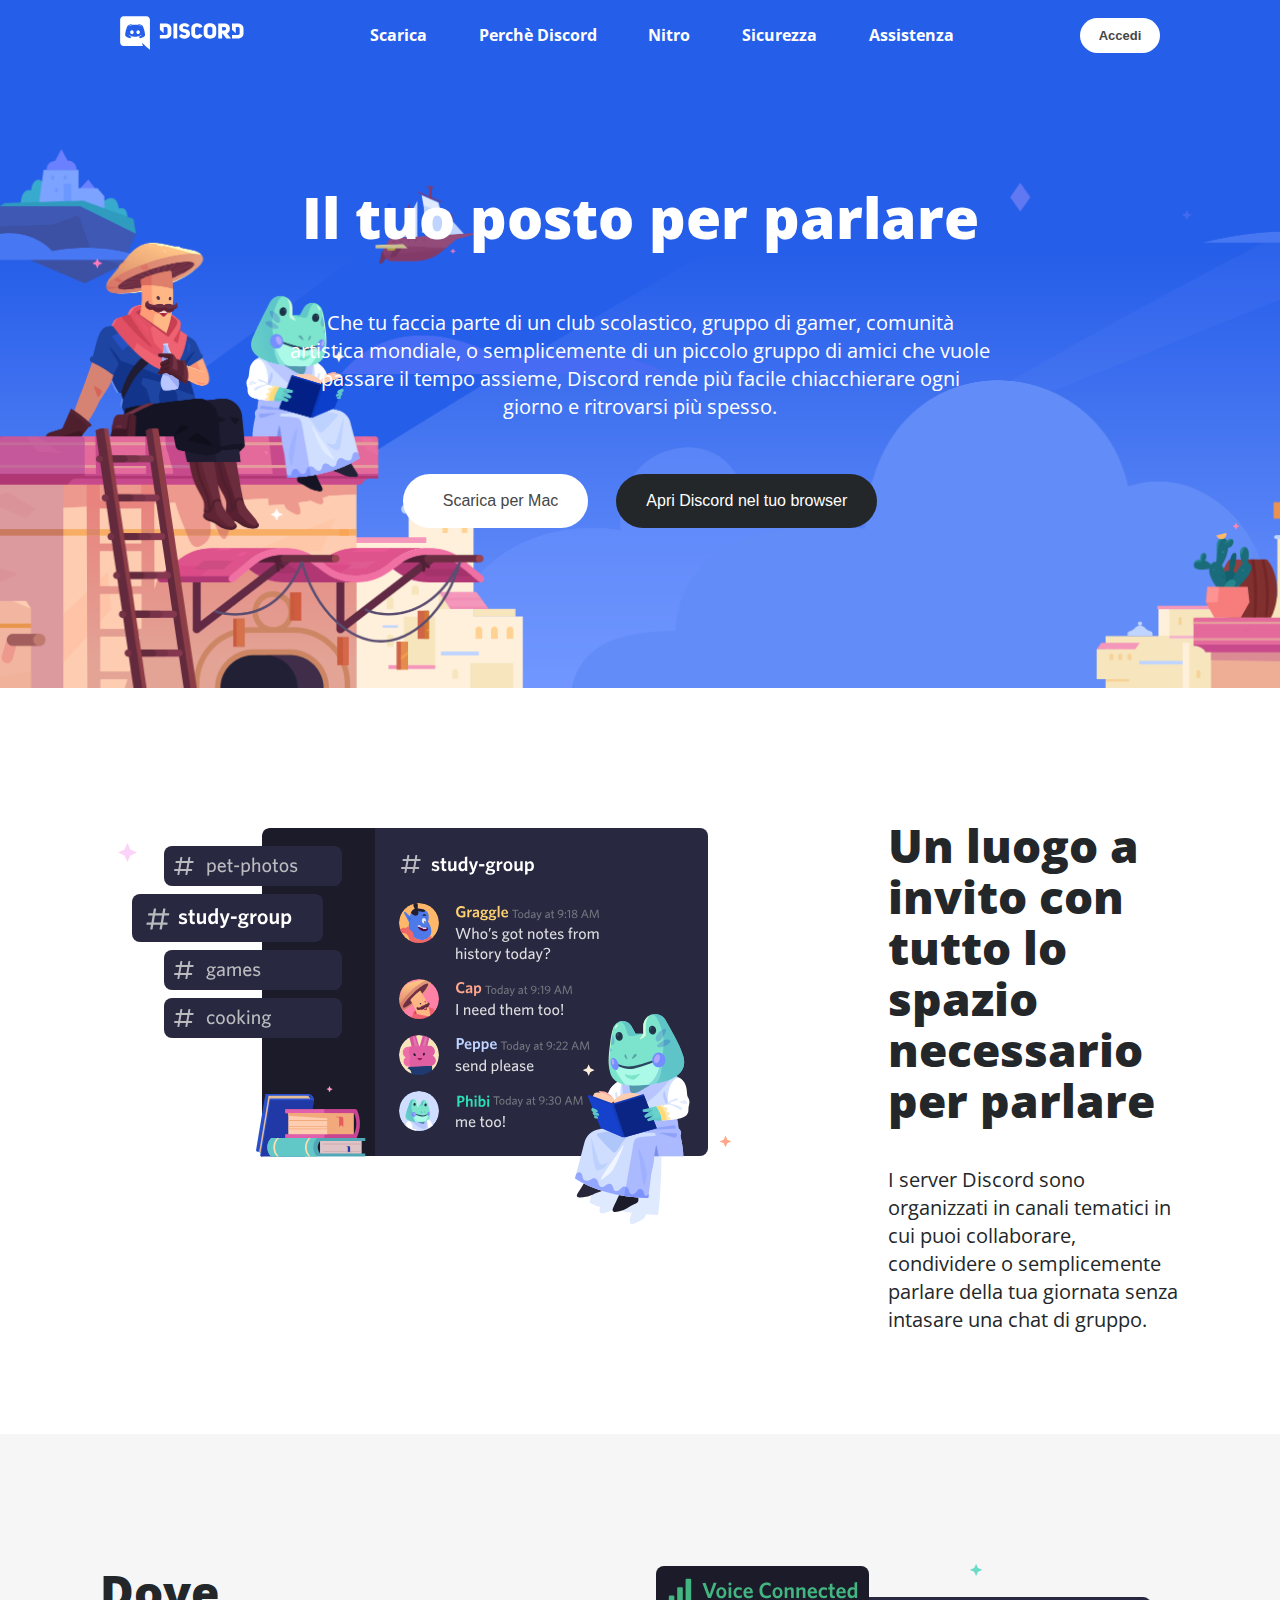
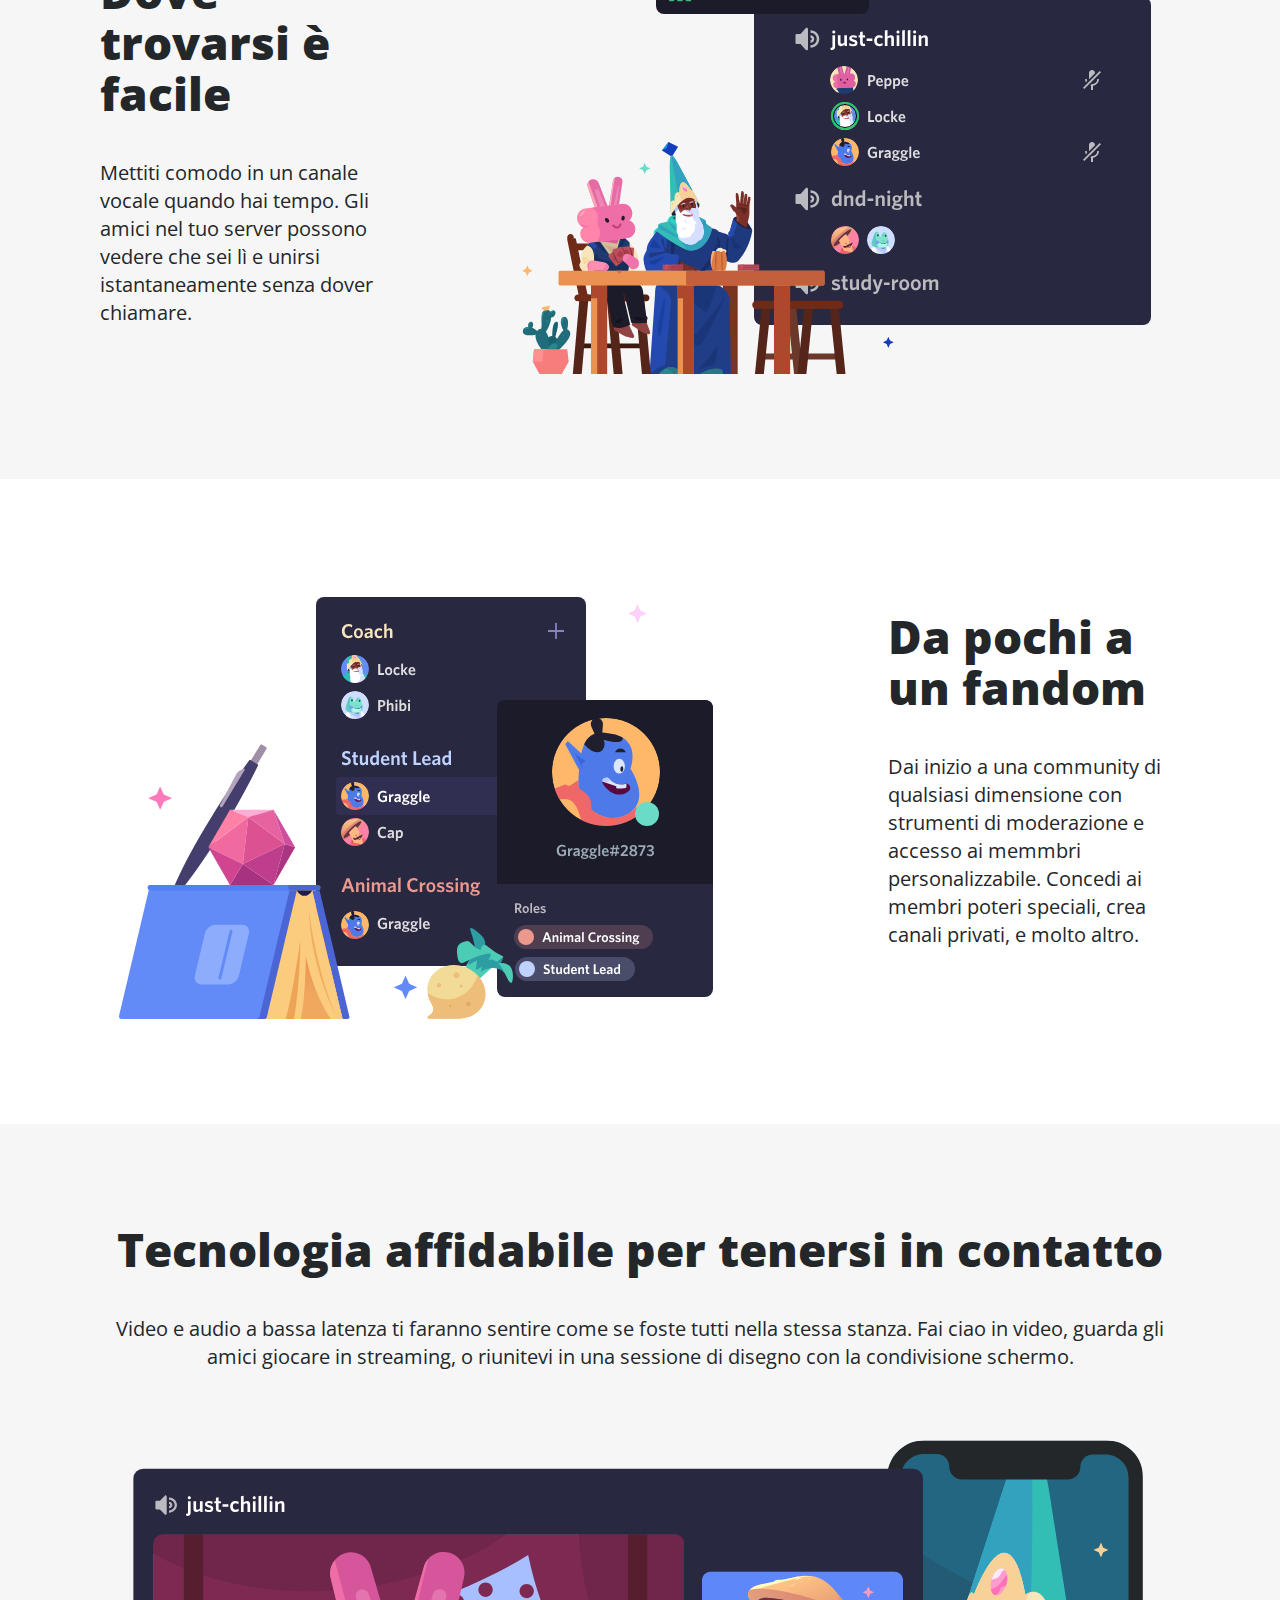
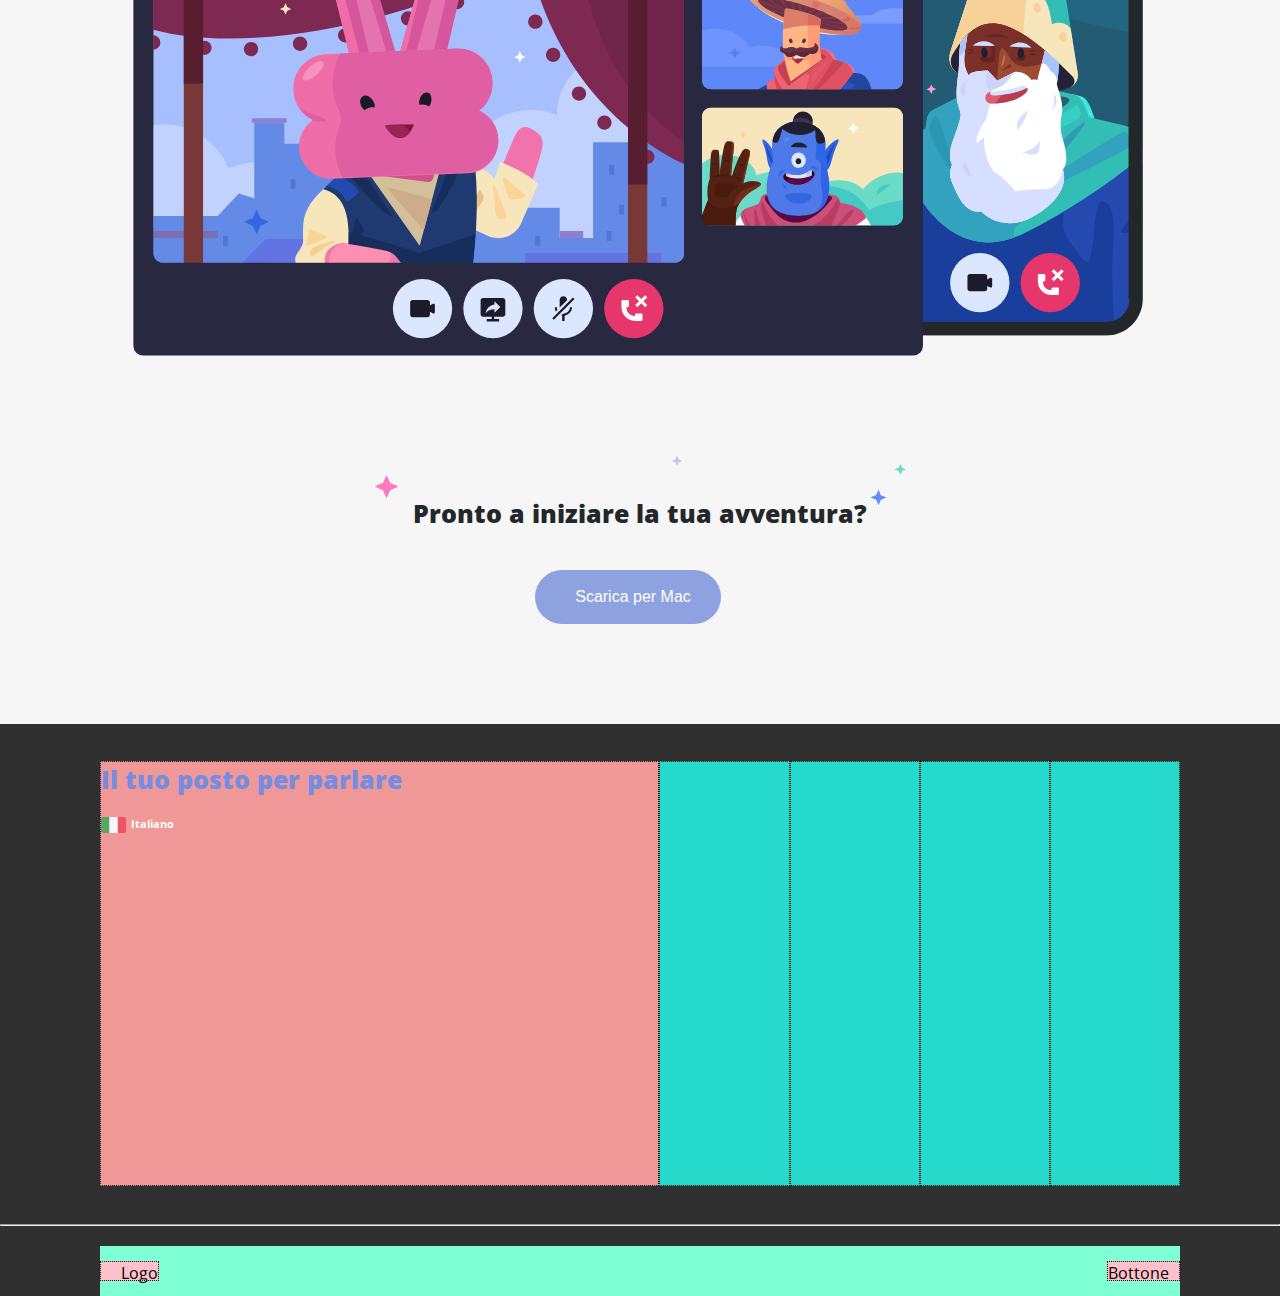
==== commit f6cb6dc7: "add_footer inizio modifiche" ====
--- a/index.html
+++ b/index.html
@@ -119,7 +119,18 @@
         <footer>
           <section class="footer display-flex">
             <div class="sezione-container contenitoreRiferimento">
-              <div class="footer-uno box"></div>
+              <div class="footer-uno box">
+                <h3>Il tuo posto per parlare</h3>
+                <div class="Lingua">
+                  <img src="img/ita.png" class="BandieraImg" alt="Bandiera italia"><span>Italiano <i class="fa-solid fa-chevron-down"></i></span>
+                </div>
+                <div class="social">
+                  <i class="fa-brands fa-twitter"></i>
+                  <i class="fa-brands fa-instagram"></i>
+                  <i class="fa-brands fa-facebook"></i>
+                  <i class="fa-brands fa-youtube"></i>
+                </div>
+              </div>
               <div class="footer-due box"></div>
               <div class="footer-tre box"></div>
               <div class="footer-quattro box"></div>
--- a/css/style.css
+++ b/css/style.css
@@ -33,8 +33,9 @@
 }
 
 h3 {
-  font-size: 27px;
+  font-size: 25px;
   color: #23272a;
+  font-weight: 800;
 }
 
 /* NAV */
@@ -241,6 +242,11 @@
   background-color: rgb(48, 48, 48);
 }
 
+footer h3 {
+  color: #758de1;
+  padding-bottom: 20px;
+}
+
 .box {
   height: 425px;
   border: 1px dotted #000;
@@ -249,6 +255,23 @@
 .footer-uno {
   flex-grow: 2;
   background-color: rgb(240, 151, 151);
+}
+
+.BandieraImg {
+  width: 25px;
+}
+
+.fa-solid,
+.fas {
+  font-size: 10px;
+}
+
+span {
+  font-weight: bold;
+  font-size: 11px;
+  color: white;
+  padding: 0px 5px;
+  vertical-align: top;
 }
 
 .footer-due {
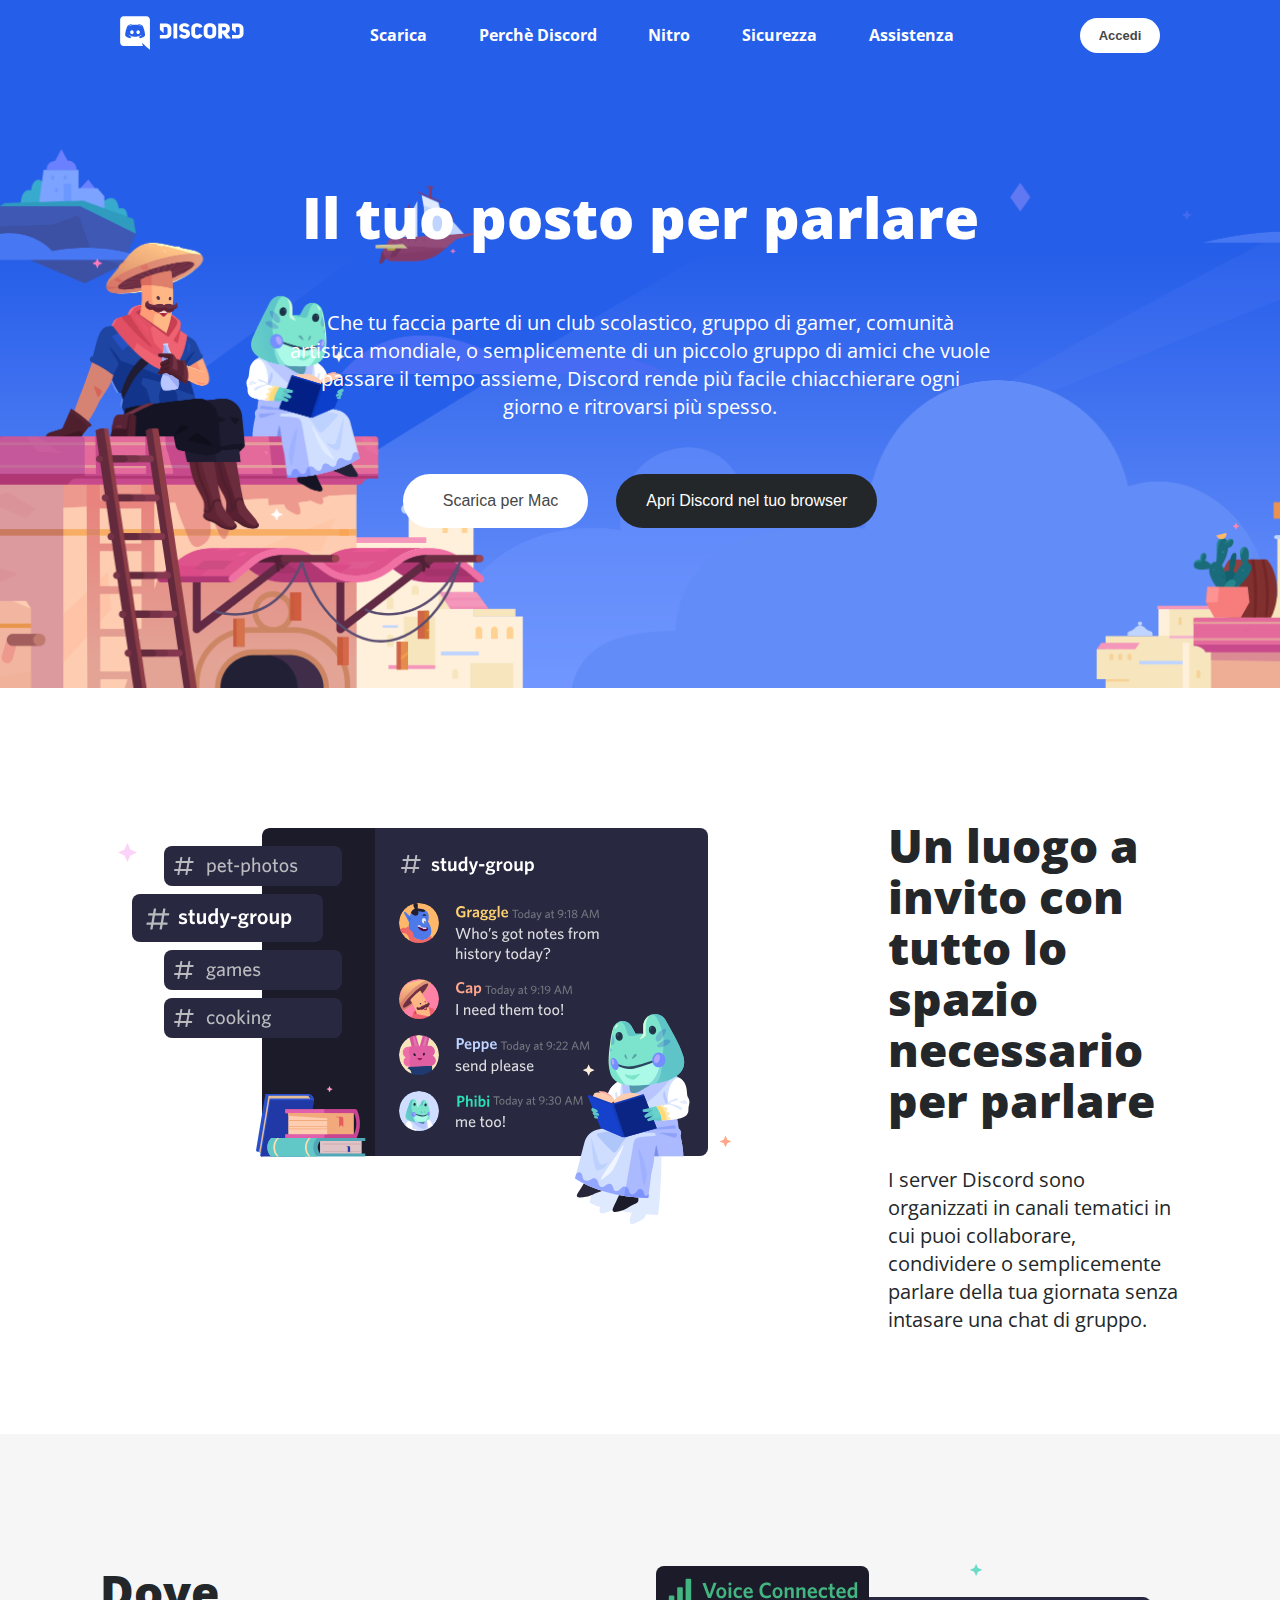
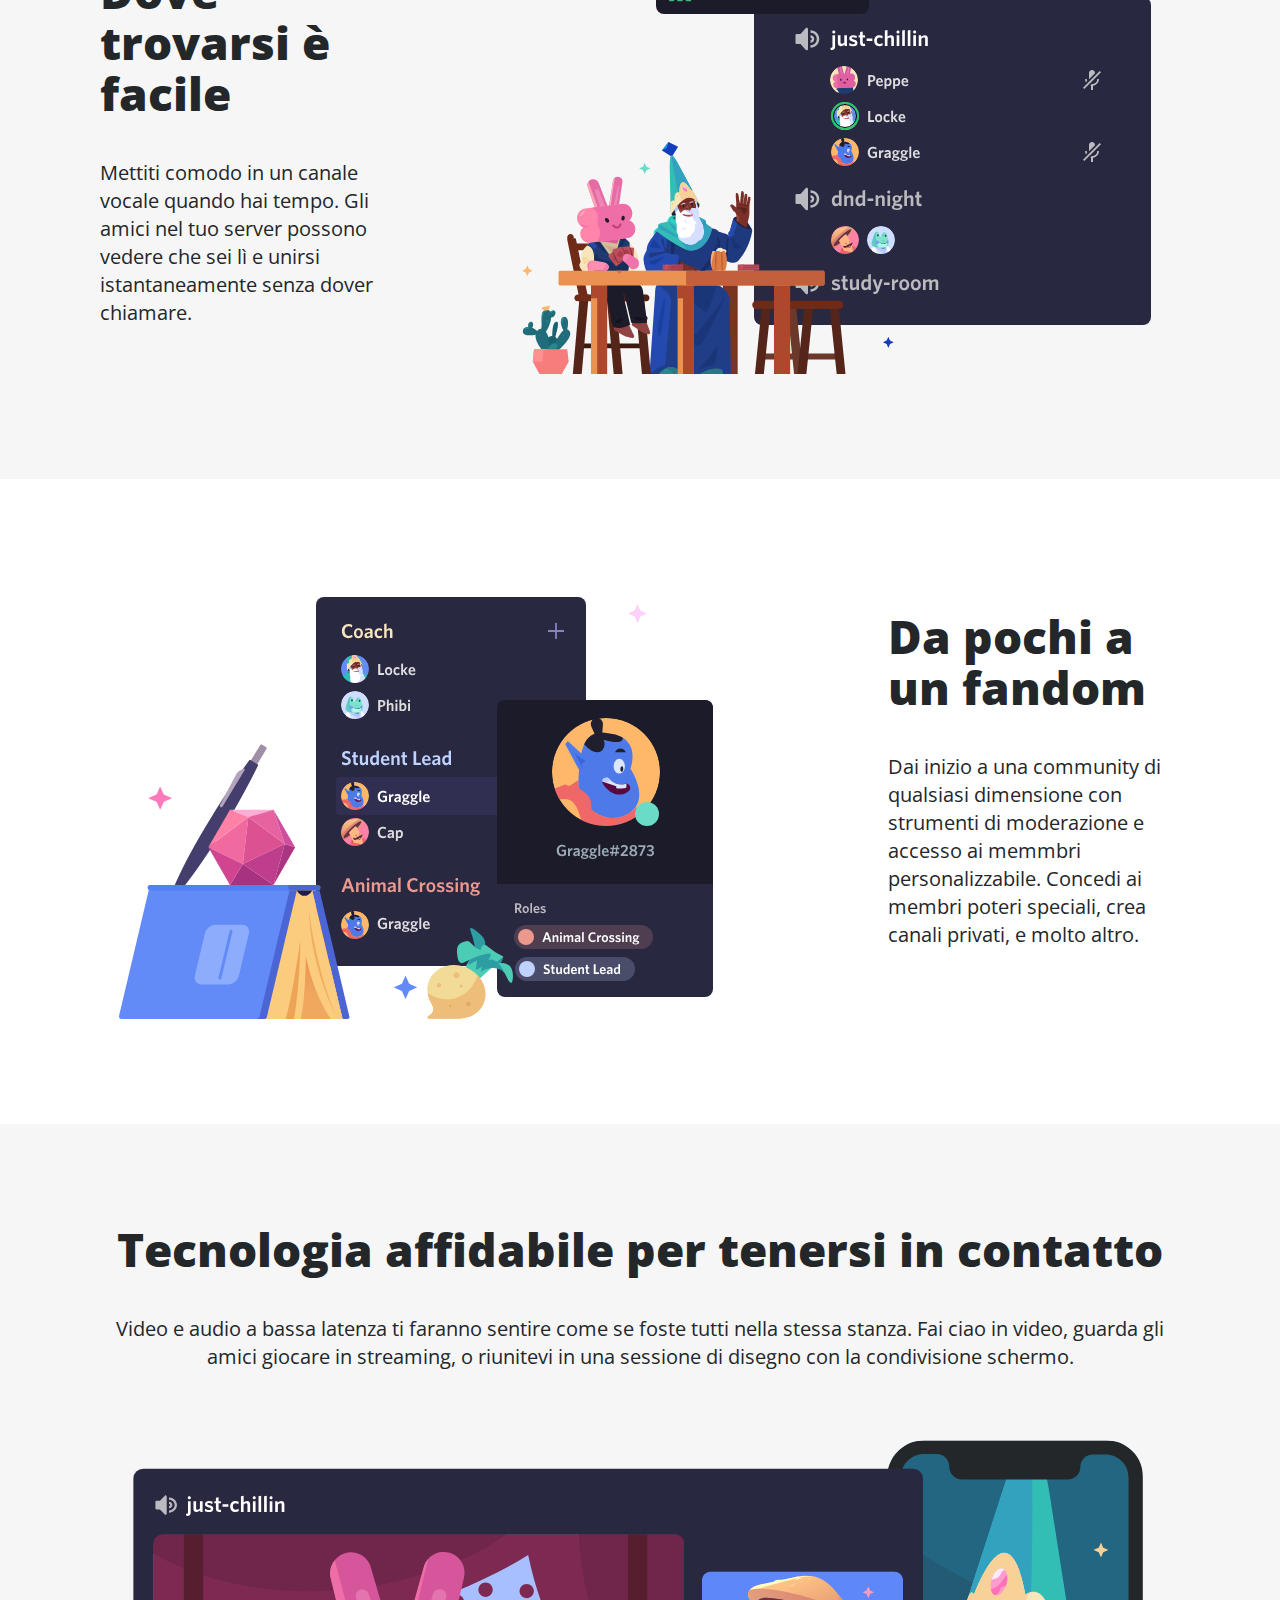
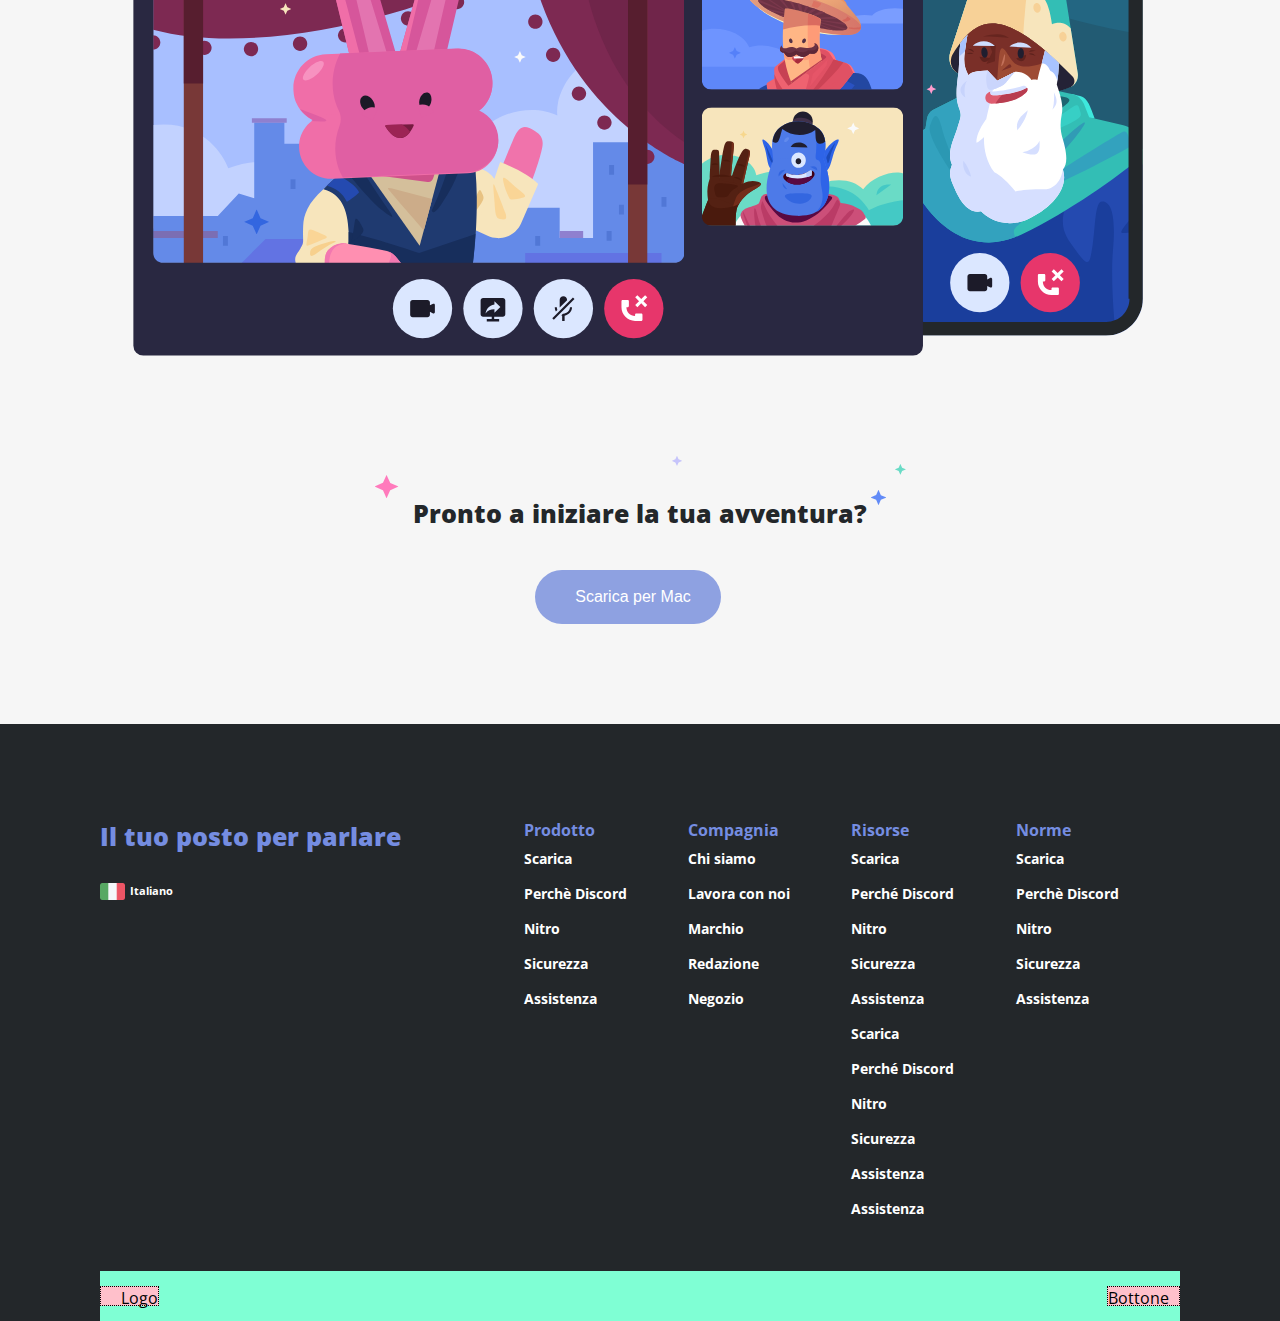
==== commit e40e9e5a: "add_Footer main" ====
--- a/index.html
+++ b/index.html
@@ -131,14 +131,54 @@
                   <i class="fa-brands fa-youtube"></i>
                 </div>
               </div>
-              <div class="footer-due box"></div>
-              <div class="footer-tre box"></div>
-              <div class="footer-quattro box"></div>
-              <div class="footer-cinque box"></div>
+              <div class="footer-due box">
+                <h4>Prodotto</h4>
+                <ul>
+                  <li><a href="#">Scarica</a></li>
+                  <li><a href="#">Perchè Discord</a></li>
+                  <li><a href="#">Nitro</a></li>
+                  <li><a href="#">Sicurezza</a></li>
+                  <li><a href="#">Assistenza</a></li>
+                </ul>
+              </div>
+              <div class="footer-tre box">
+                <h4>Compagnia</h4>
+                <ul>
+                  <li><a href="#">Chi siamo</a></li>
+                  <li><a href="#">Lavora con noi</a></li>
+                  <li><a href="#">Marchio</a></li>
+                  <li><a href="#">Redazione</a></li>
+                  <li><a href="#">Negozio</a></li>
+                </ul>
+              </div>
+              <div class="footer-quattro box">
+                <h4>Risorse</h4>
+                <ul>
+                  <li><a href="#">Scarica</a></li>
+                  <li><a href="#">Perché Discord</a></li>
+                  <li><a href="#">Nitro</a></li>
+                  <li><a href="#">Sicurezza</a></li>
+                  <li><a href="#">Assistenza</a></li>
+                  <li><a href="#">Scarica</a></li>
+                  <li><a href="#">Perché Discord</a></li>
+                  <li><a href="#">Nitro</a></li>
+                  <li><a href="#">Sicurezza</a></li>
+                  <li><a href="#">Assistenza</a></li>
+                  <li><a href="#">Assistenza</a></li>
+                </ul>
+              </div>
+              <div class="footer-cinque box">
+                <h4>Norme</h4>
+                <ul>
+                  <li><a href="#">Scarica</a></li>
+                  <li><a href="#">Perchè Discord</a></li>
+                  <li><a href="#">Nitro</a></li>
+                  <li><a href="#">Sicurezza</a></li>
+                  <li><a href="#">Assistenza</a></li>
+                </ul>
+              </div>
             </div>
           </section>
-
-          <hr>
 
           <section class="footer-logo">
             <div class="sezione-container-footer contenitoreRiferimento">
--- a/css/style.css
+++ b/css/style.css
@@ -63,21 +63,21 @@
   flex-grow: 2;
 }
 
-ul {
+.menu ul {
   display: flex;
   justify-content: space-around;
   align-items: center;
 }
 
-ul li:not(:last-child) {
+.menu ul li:not(:last-child) {
   margin-right: 10px;
 }
 
-ul li {
+.menu ul li {
   list-style: none;
 }
 
-ul li a {
+.menu ul li a {
   color: #fff;
   font-weight: bold;
   text-decoration: none;
@@ -238,23 +238,26 @@
 /* FINE SEZIONI */
 
 .footer {
-  height: 500px;
-  background-color: rgb(48, 48, 48);
-}
-
-footer h3 {
+  background-color: #23272a;
+  padding-top: 70px;
+  padding: 95px 0px 25px 0px;
+}
+
+footer h3,
+h4 {
   color: #758de1;
-  padding-bottom: 20px;
-}
-
-.box {
+}
+
+/* .box {
   height: 425px;
-  border: 1px dotted #000;
-}
+} */
 
 .footer-uno {
   flex-grow: 2;
-  background-color: rgb(240, 151, 151);
+}
+
+.Lingua {
+  padding-top: 30px;
 }
 
 .BandieraImg {
@@ -274,29 +277,43 @@
   vertical-align: top;
 }
 
+.social {
+  color: #fff;
+  padding-top: 10px;
+  letter-spacing: 7px;
+}
+
 .footer-due {
   flex-grow: 1;
-  background-color: rgb(37, 218, 202);
+}
+
+.box ul {
+  list-style: none;
+}
+
+.box ul a {
+  text-decoration: none;
+  color: #fff;
+  font-size: 14px;
+  font-weight: bold;
+  line-height: 35px;
 }
 
 .footer-tre {
   flex-grow: 1;
-  background-color: rgb(37, 218, 202);
 }
 
 .footer-quattro {
   flex-grow: 1;
-  background-color: rgb(37, 218, 202);
 }
 
 .footer-cinque {
   flex-grow: 1;
-  background-color: rgb(37, 218, 202);
 }
 
 .footer-logo {
   height: 70px;
-  background-color: rgb(48, 48, 48);
+  background-color: #23272a;
   display: flex;
   justify-content: flex-end;
 }
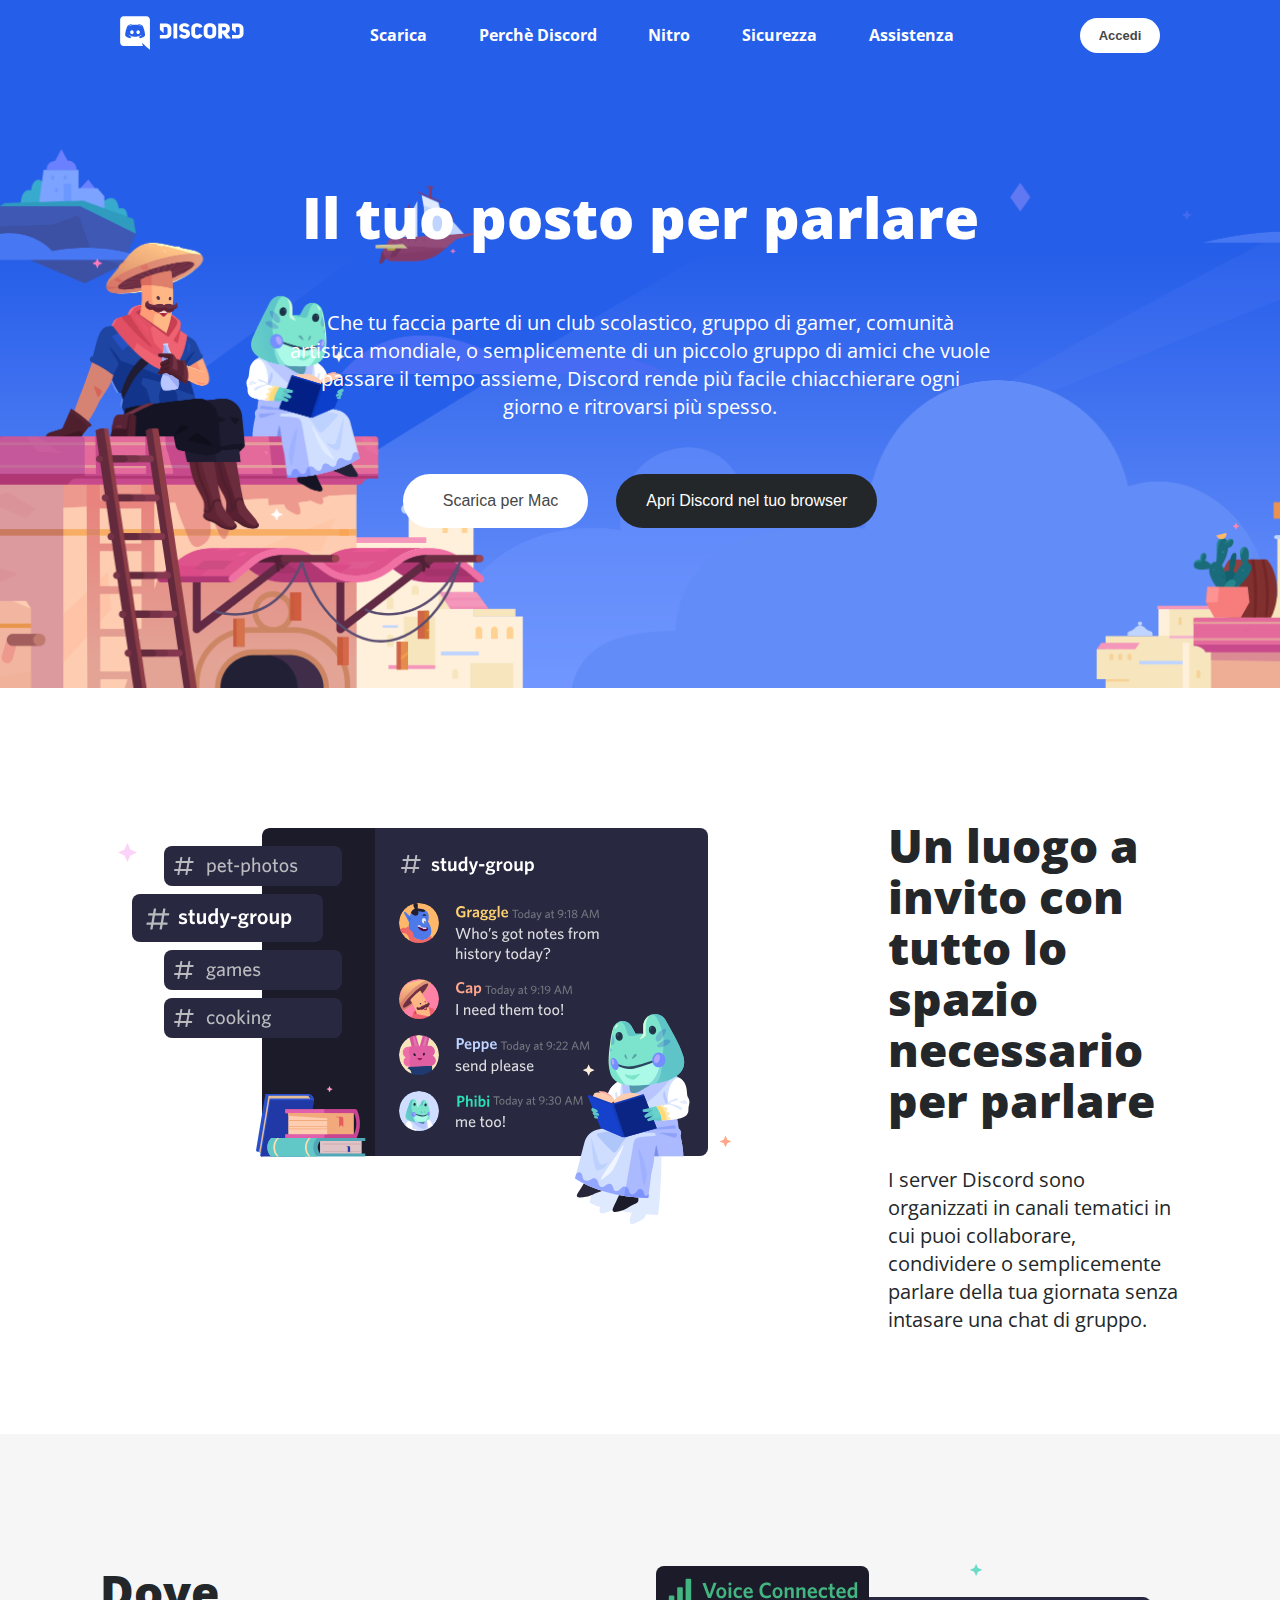
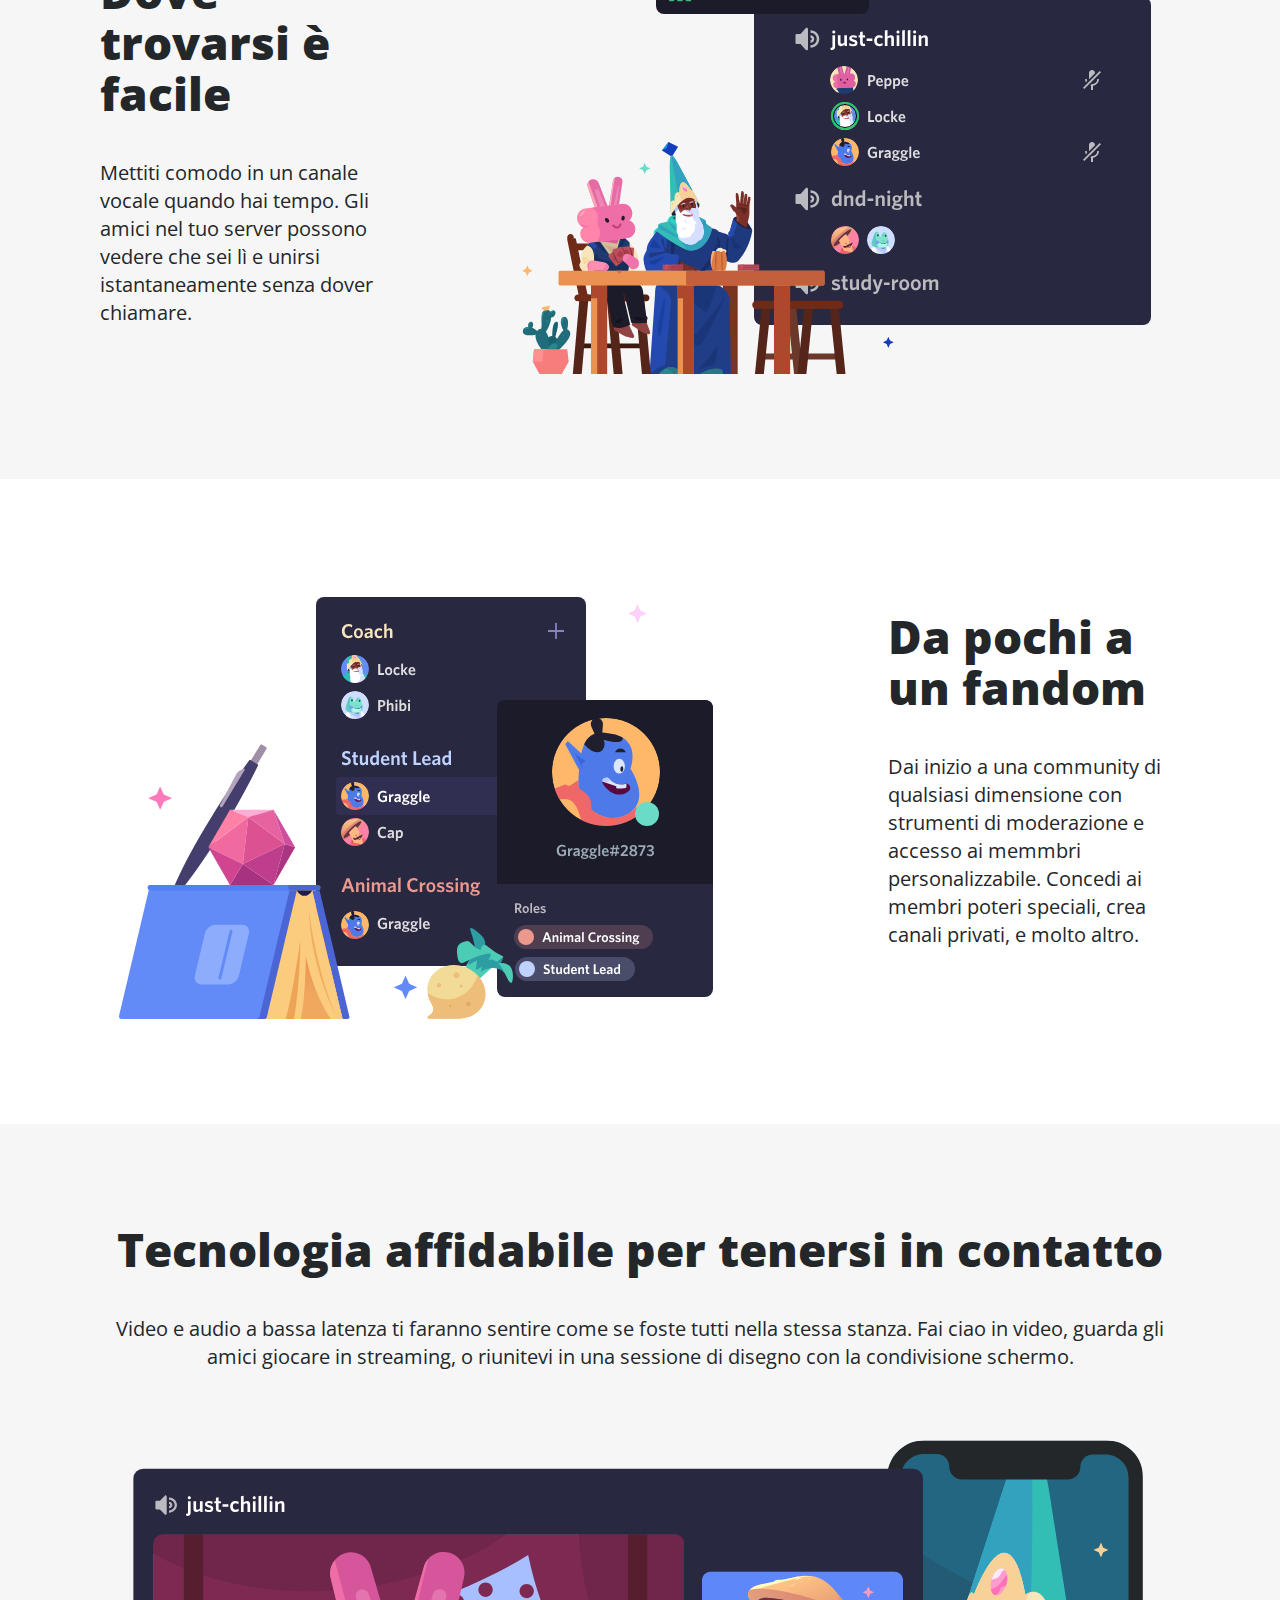
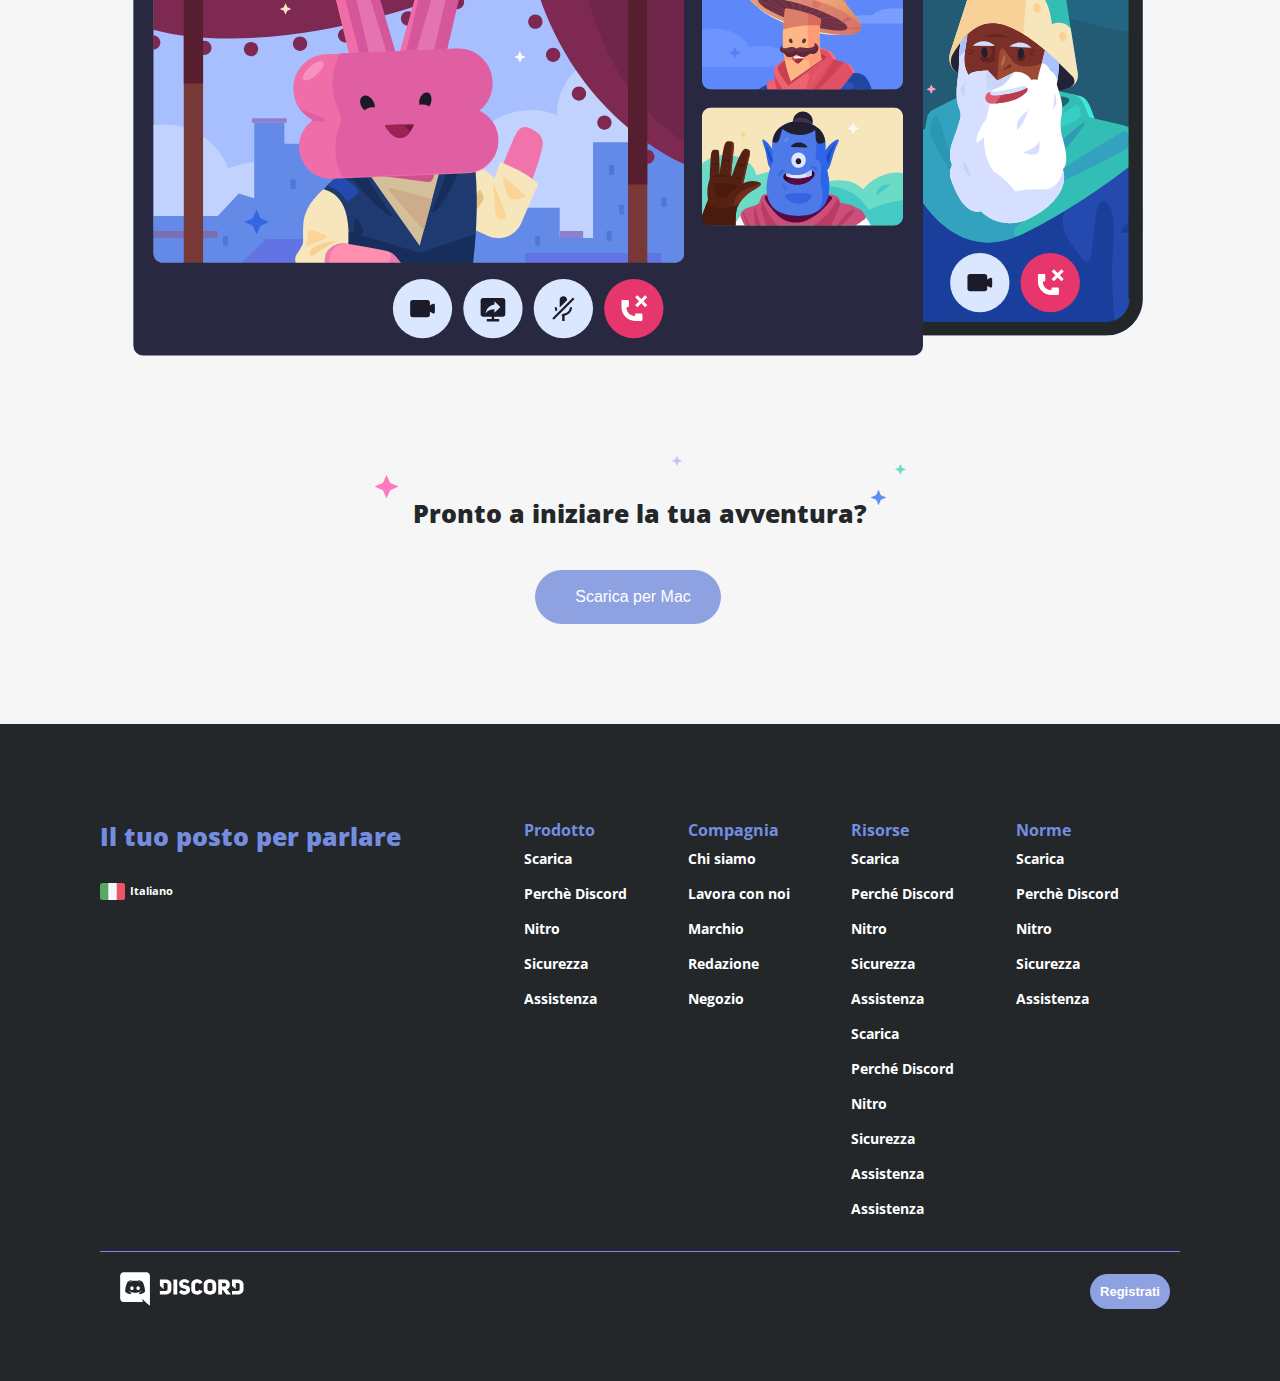
==== commit 4aa96dc0: "add_ultimo footer" ====
--- a/index.html
+++ b/index.html
@@ -19,7 +19,7 @@
         <div class="contenitoreNav contenitoreRiferimento">
           <!-- <div class="contenitoreNav"> -->
 
-            <div class="logo"><img src="img/logo.svg" alt=""></div>
+            <div class="logo"><img src="img/logo.svg" alt="Logo"></div>
             <div class="menu">
               <ul>
                 <li><a href="#">Scarica</a></li>
@@ -183,8 +183,10 @@
           <section class="footer-logo">
             <div class="sezione-container-footer contenitoreRiferimento">
               <div class="contenuto-footer-logo">
-                <div class="logo-footer">Logo</div>
-                <div class="bottone-footer">Bottone</div>
+                <div class="logo-footer">
+                  <img src="img/logo.svg" alt="Logo">
+                </div>
+                <div class="bottone-footer"><button class="btn-footer-min btnOne" type="button">Registrati</button></div>
               </div>
             </div>
           </section>
--- a/css/style.css
+++ b/css/style.css
@@ -312,19 +312,18 @@
 }
 
 .footer-logo {
-  height: 70px;
   background-color: #23272a;
   display: flex;
   justify-content: flex-end;
+  padding-bottom: 70px;
 }
 
 .contenuto-footer-logo {
-  height: 50px;
-  width: 100%;
-  background-color: aquamarine;
+  width: 100%;
   display: flex;
   justify-content: space-between;
   align-items: center;
+  padding-top: 20px;
 }
 
 .sezione-container-footer {
@@ -333,18 +332,20 @@
   display: flex;
   justify-content: center;
   align-items: flex-end;
+  border-top: 1px solid #7f81ff;
 }
 
 .logo-footer {
-  height: 20px;
-  background-color: pink;
-  border: 1px dotted #000;
   padding-left: 20px;
+  cursor: pointer;
 }
 
 .bottone-footer {
   padding-right: 10px;
-  height: 20px;
-  background-color: pink;
-  border: 1px dotted #000;
-}
+}
+
+.btn-footer-min {
+  width: 80px;
+  background-color: #8ea1e1;
+  color: #ffffff;
+}
